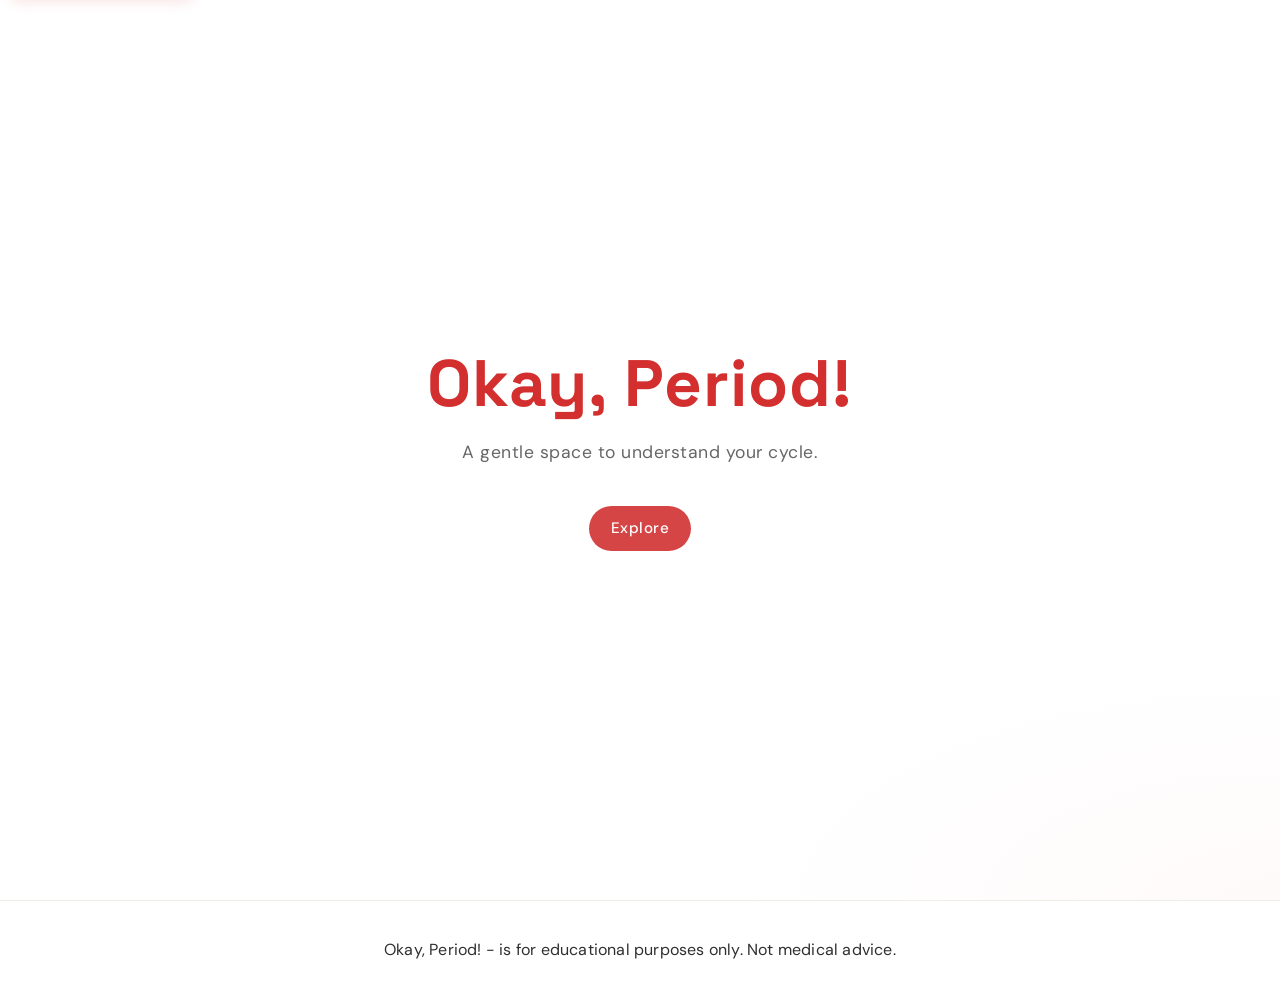
==== index.html @ 17bbc1fd "Initial commit" ====
<!DOCTYPE html>
<html lang="en">
<head>
  <meta charset="UTF-8">
  <meta name="viewport" content="width=device-width, initial-scale=1.0">
  <title>Okay Period — Home</title>
  <link rel="preconnect" href="https://fonts.googleapis.com">
  <link rel="preconnect" href="https://fonts.gstatic.com" crossorigin>
  <link href="https://fonts.googleapis.com/css2?family=Space+Grotesk:wght@400;500;600;700&family=DM+Sans:wght@400;500;600&display=swap" rel="stylesheet">
  <link rel="stylesheet" href="style.css">
</head>
<body class="home">
  <a class="skip-link" href="#main-content">Skip to main content</a>
  <main id="main-content" tabindex="-1">
  <section class="hero hero-intro" aria-label="Introduction">
    <div class="hero-intro__inner hero-content">
      <h1 class="hero-intro__title"><a href="index.html" class="hero-intro__title-link">Okay, Period!</a></h1>
      <p class="hero-intro__tagline">A gentle space to understand your cycle.</p>
      <a href="whatisaperiod.html" class="hero-intro__cta explore-btn">Explore</a>
    </div>
  </section>
  </main>
  <footer class="site-footer site-footer--home" role="contentinfo">
    <p>Okay, Period! - is for educational purposes only. Not medical advice.</p>
  </footer>
</body>
</html>
---- style.css ----
/* Okay Period — shared layout and navigation */

:root {
  /* Pure white ground + true red accents (Okay, Period!) */
  --warm-white: #ffffff;
  --pale-pink: #fbe4e4;
  --off-white: #ffffff;
  --beige: #ffffff;
  --blush: var(--pale-pink);
  --taupe: color-mix(in srgb, #eae6e1 55%, var(--warm-white));
  --gray-light: color-mix(in srgb, var(--pale-pink) 35%, var(--warm-white));
  --burgundy: #d32f2f;
  --text-body: #2f2f2f;
  --text-muted-mix: #6b6b6b;

  /* Legacy token names — mapped for existing color-mix() usage */
  --main-pink: var(--burgundy);
  --hot-coral: #b71c1c;
  --peachy-orange: var(--taupe);
  --butter-pop: var(--beige);
  --cream-bg: var(--warm-white);
  --deep-berry: var(--burgundy);
  --text-color: var(--text-body);

  --bubblegum-pink: var(--burgundy);
  --coral-pink: var(--hot-coral);
  --soft-peach: var(--taupe);
  --butter-yellow: var(--beige);
  --warm-cream: var(--warm-white);
  --text-brown: var(--text-body);
  --lavender: color-mix(in srgb, var(--burgundy) 12%, var(--warm-white));

  --touch-pink: color-mix(in srgb, var(--pale-pink) 45%, var(--warm-white));
  --touch-peach: color-mix(in srgb, var(--warm-white) 50%, var(--off-white));
  --cream: var(--warm-white);
  --lavender-mist: color-mix(in srgb, var(--burgundy) 8%, var(--warm-white));

  --text: var(--text-body);
  --text-muted: color-mix(in srgb, var(--text-body) 28%, var(--text-muted-mix));
  --muted: var(--text-muted);
  --heading: var(--burgundy);

  --bg: var(--warm-white);
  --surface: var(--off-white);
  --surface-warm: color-mix(in srgb, var(--surface) 82%, var(--warm-white));
  --surface-cool: color-mix(in srgb, var(--surface) 75%, var(--pale-pink));

  --accent: var(--burgundy);
  --accent-secondary: #b71c1c;
  --accent-deep: #b71c1c;
  --accent-soft: color-mix(in srgb, var(--pale-pink) 55%, var(--warm-white));
  --border: #eae6e1;
  --border-soft: color-mix(in srgb, #eae6e1 72%, var(--warm-white));
  --link: var(--burgundy);
  --link-hover: #b71c1c;
  --nav-link: color-mix(in srgb, var(--burgundy) 52%, var(--text-body));
  --nav-link-hover: var(--burgundy);
  --highlight-bg: color-mix(in srgb, var(--pale-pink) 62%, var(--warm-white));
  --highlight-cool: color-mix(in srgb, var(--pale-pink) 48%, var(--warm-white));
  --text-on-accent: #ffffff;

  --btn-primary-border: var(--accent-secondary);
  --btn-primary-hover-bg: #b71c1c;
  --btn-primary-hover-border: #b71c1c;

  --btn-radius: 12px;
  --btn-shadow: 0 2px 14px color-mix(in srgb, var(--burgundy) 14%, transparent);
  --btn-shadow-hover: 0 8px 24px color-mix(in srgb, var(--burgundy) 22%, transparent);

  --font-heading: "Space Grotesk", system-ui, sans-serif;
  --font-body: "DM Sans", system-ui, sans-serif;
}

@media (prefers-reduced-motion: no-preference) {
  html {
    scroll-behavior: smooth;
  }
}

/* Space Grotesk: headings; DM Sans: body */
/* Nav / header brand link only — not the homepage hero title */
.site-logo {
  font-family: var(--font-heading);
  font-size: 1.1rem;
  font-weight: 700;
  color: #d64545;
  text-decoration: none;
  letter-spacing: 0.2px;
  display: inline-flex;
  align-items: center;
  white-space: nowrap;
  line-height: 1;
}

.site-logo:hover {
  opacity: 0.9;
}

.site-logo:focus-visible {
  outline: 2px solid var(--accent);
  outline-offset: 3px;
  border-radius: 4px;
}

/* Headings use Space Grotesk everywhere */
h1,
h2,
h3,
h4,
h5,
h6 {
  font-family: var(--font-heading);
  letter-spacing: -0.5px;
}

*,
*::before,
*::after {
  box-sizing: border-box;
}

body {
  margin: 0;
  min-height: 100vh;
  font-family: var(--font-body);
  font-size: 1.0625rem;
  line-height: 1.6;
  letter-spacing: 0.2px;
  color: var(--text);
  background: var(--bg);
}

/* Modern hierarchy defaults (page-specific styles can still override) */
h1 {
  font-size: 3rem;
  font-weight: 700;
}

h2 {
  font-size: 2rem;
  font-weight: 600;
}

h3 {
  font-size: 1.25rem;
  font-weight: 600;
}

p {
  font-size: 1rem;
  color: var(--text);
  margin-bottom: 1em;
}

h1,
h2 {
  margin-bottom: 0.5em;
}

/* Buttons — rounded, soft hover */
button,
input[type="submit"],
input[type="button"],
input[type="reset"] {
  appearance: none;
  font-family: inherit;
  font-size: 0.95rem;
  line-height: 1.4;
  cursor: pointer;
  border-radius: var(--btn-radius);
  padding: 0.7rem 1.45rem;
  border: 1px solid var(--border);
  background: var(--surface);
  color: var(--burgundy);
  box-shadow: var(--btn-shadow);
  transition:
    background 0.25s ease,
    color 0.25s ease,
    box-shadow 0.25s ease,
    transform 0.25s ease,
    border-color 0.25s ease;
}

button:hover,
input[type="submit"]:hover,
input[type="button"]:hover,
input[type="reset"]:hover {
  background: var(--highlight-bg);
  color: var(--link-hover);
  border-color: color-mix(in srgb, var(--taupe) 40%, var(--burgundy));
  box-shadow: var(--btn-shadow-hover);
  transform: translateY(-1px);
}

button:focus-visible,
input[type="submit"]:focus-visible,
input[type="button"]:focus-visible,
input[type="reset"]:focus-visible {
  outline: 2px solid var(--accent);
  outline-offset: 3px;
}

button:active,
input[type="submit"]:active,
input[type="button"]:active,
input[type="reset"]:active {
  transform: translateY(0);
  box-shadow: var(--btn-shadow);
}

button:disabled,
input[type="submit"]:disabled,
input[type="button"]:disabled,
input[type="reset"]:disabled {
  cursor: not-allowed;
  opacity: 0.55;
  transform: none;
  box-shadow: none;
}

@media (prefers-reduced-motion: reduce) {
  button:hover,
  input[type="submit"]:hover,
  input[type="button"]:hover,
  input[type="reset"]:hover,
  button:active,
  input[type="submit"]:active,
  input[type="button"]:active,
  input[type="reset"]:active {
    transform: none;
  }
}

.page-wrap {
  max-width: 52rem;
  margin: 0 auto;
  padding: 2.25rem 1.75rem 4rem;
}

/* Inner pages: nav sits closer to real content (no tagline strip under nav) */
body:not(.home) .page-wrap {
  padding-top: clamp(22px, 3.5vw, 34px);
  padding-bottom: 3.25rem;
}

/* Home — full-screen intro hero (landing) */
body.home {
  background: var(--bg);
  min-height: 100vh;
  min-height: 100dvh;
  display: flex;
  flex-direction: column;
}

/* Landing page only — full-viewport centered hero (no nav on index) */
body.home .hero.hero-intro {
  flex: 1;
  min-height: 100vh;
  min-height: 100dvh;
  display: flex;
  flex-direction: column;
  align-items: center;
  justify-content: center;
  text-align: center;
  padding: 20px;
  margin: 0;
  background:
    radial-gradient(
      ellipse 130% 85% at 50% -5%,
      color-mix(in srgb, var(--beige) 85%, transparent) 0%,
      transparent 52%
    ),
    radial-gradient(
      ellipse 90% 55% at 100% 100%,
      color-mix(in srgb, var(--gray-light) 55%, transparent) 0%,
      transparent 48%
    ),
    linear-gradient(180deg, var(--warm-white) 0%, var(--beige) 100%);
}

body.home .hero h1 {
  margin-top: 0;
  margin-bottom: 20px;
  line-height: 1.05;
}

body.home .hero p {
  margin-top: 0;
  margin-bottom: 30px;
}

body.home .explore-btn {
  margin-top: 10px;
}

body.home .hero-intro__inner {
  gap: 0;
}

.hero-intro__inner {
  max-width: 28rem;
  margin: 0 auto;
  display: flex;
  flex-direction: column;
  align-items: center;
  gap: 1.25rem;
}

.hero-content {
  max-width: 600px;
  margin: 0 auto;
}

.hero-intro__title {
  margin: 0;
  font-family: var(--font-heading);
  font-size: clamp(2.85rem, 8.5vw, 4.1rem);
  font-weight: 800;
  color: var(--heading);
  line-height: 1.08;
  letter-spacing: 0.015em;
}

.hero-intro__title-link {
  color: inherit;
  text-decoration: none;
}

.hero-intro__title-link:hover,
.hero-intro__title-link:focus-visible {
  color: var(--link-hover);
  text-decoration: underline;
  text-underline-offset: 0.12em;
}

.hero-intro__title-link:focus-visible {
  outline: 2px solid var(--accent);
  outline-offset: 4px;
  border-radius: 4px;
}

.hero p {
  font-size: 1.1rem;
  color: rgba(0, 0, 0, 0.6); /* softer opacity */
  font-weight: 400; /* lighter weight */
  letter-spacing: 0.5px;
}

.hero button,
.hero .hero-intro__cta,
.hero .explore-btn {
  display: inline-flex;
  align-items: center;
  justify-content: center;
  margin-top: 0;
  background-color: #d64545; /* slightly softer red */
  color: white;
  border: none;
  padding: 10px 22px;
  border-radius: 999px; /* pill shape */
  font-family: var(--font-body);
  font-size: 0.95rem;
  font-weight: 500; /* not too bold */
  letter-spacing: 0.5px;
  cursor: pointer;
  transition: all 0.2s ease;
  text-decoration: none;
  box-shadow: none;
}

.hero button:hover,
.hero .hero-intro__cta:hover,
.hero .explore-btn:hover {
  background-color: #b93838; /* slightly deeper on hover */
  transform: translateY(-1px);
  color: white;
}

.hero button:focus-visible,
.hero .hero-intro__cta:focus-visible,
.hero .explore-btn:focus-visible {
  outline: 2px solid var(--heading);
  outline-offset: 4px;
  color: white;
}

.hero button:active,
.hero .hero-intro__cta:active,
.hero .explore-btn:active {
  transform: translateY(0);
}

@media (prefers-reduced-motion: reduce) {
  .hero button:hover,
  .hero button:active,
  .hero .hero-intro__cta:hover,
  .hero .hero-intro__cta:active,
  .hero .explore-btn:hover,
  .hero .explore-btn:active {
    transform: none;
  }
}

/* Legacy: site-header / site-tagline no longer used on inner pages */
.site-tagline {
  margin: 0.35rem 0 0;
  font-family: var(--font-body);
  font-size: 0.95rem;
  color: var(--muted);
}

/* Skip link */
.skip-link {
  position: absolute;
  top: 0;
  left: 0;
  z-index: 300;
  padding: 0.65rem 1.1rem;
  margin: 0.5rem;
  font-family: var(--font-body);
  font-size: 0.9rem;
  font-weight: 600;
  color: var(--text-on-accent);
  background: var(--burgundy);
  border-radius: var(--btn-radius);
  text-decoration: none;
  box-shadow: var(--btn-shadow);
  transform: translateY(-120%);
  transition: transform 0.2s ease;
}

.skip-link:focus {
  transform: translateY(0);
  outline: 2px solid var(--accent);
  outline-offset: 3px;
}

/* Sticky top navigation */
.site-nav {
  position: sticky;
  top: 0;
  z-index: 200;
  background: color-mix(in srgb, var(--warm-white) 92%, transparent);
  backdrop-filter: blur(16px);
  -webkit-backdrop-filter: blur(16px);
  border-bottom: 1px solid var(--border-soft);
  box-shadow: 0 1px 0 color-mix(in srgb, var(--gray-light) 40%, transparent);
}

.site-nav__inner {
  max-width: 52rem;
  margin: 0 auto;
  padding: 0.65rem 1.35rem;
  display: flex;
  flex-wrap: wrap;
  align-items: center;
  justify-content: flex-start;
  gap: 0.5rem 0.75rem;
}

.site-nav__inner > .site-logo {
  flex-shrink: 0;
  margin-right: 0.35rem;
}

.site-nav__list {
  list-style: none;
  margin: 0;
  padding: 0;
  display: flex;
  flex-wrap: wrap;
  flex: 1 1 auto;
  justify-content: center;
  align-items: center;
  gap: 0.35rem 0.45rem;
  min-width: 0;
}

.site-nav__link {
  display: inline-block;
  padding: 0.52rem 1rem;
  border-radius: 999px;
  text-decoration: none;
  font-size: 0.9rem;
  font-weight: 600;
  color: var(--nav-link);
  background: transparent;
  border: 1px solid transparent;
  transition:
    background 0.22s ease,
    color 0.22s ease,
    transform 0.22s ease,
    box-shadow 0.22s ease,
    border-color 0.22s ease;
}

.site-nav__link:hover {
  background: var(--beige);
  color: var(--nav-link-hover);
  border-color: color-mix(in srgb, var(--taupe) 35%, transparent);
  box-shadow: none;
  transform: translateY(-1px);
}

.site-nav__link:focus-visible {
  outline: 2px solid var(--accent);
  outline-offset: 3px;
  color: var(--nav-link-hover);
}

.site-nav__link[aria-current="page"] {
  background: var(--burgundy);
  color: var(--text-on-accent);
  font-weight: 700;
  border-color: var(--btn-primary-border);
  box-shadow: var(--btn-shadow);
  transform: none;
}

.site-nav__link[aria-current="page"]:hover {
  color: var(--text-on-accent);
  background: var(--btn-primary-hover-bg);
  transform: translateY(-1px);
  box-shadow: var(--btn-shadow-hover);
}

.site-nav__toggle {
  display: none;
  align-items: center;
  gap: 0.45rem;
  margin-left: auto;
  flex-shrink: 0;
  padding: 0.52rem 0.9rem;
  font-family: var(--font-body);
  font-size: 0.9rem;
  font-weight: 600;
  color: var(--nav-link);
  background: var(--surface);
  border: 1px solid var(--border);
  border-radius: var(--btn-radius);
  cursor: pointer;
  box-shadow: var(--btn-shadow);
  transition:
    background 0.2s ease,
    color 0.2s ease,
    box-shadow 0.2s ease,
    transform 0.2s ease;
}

.site-nav__toggle:hover {
  background: var(--highlight-bg);
  color: var(--nav-link-hover);
}

.site-nav__toggle:focus-visible {
  outline: 2px solid var(--accent);
  outline-offset: 3px;
}

.site-nav__toggle-icon {
  display: flex;
  flex-direction: column;
  justify-content: center;
  gap: 5px;
  width: 1.35rem;
  height: 0.95rem;
}

.site-nav__toggle-icon span {
  display: block;
  height: 2px;
  border-radius: 2px;
  background: currentColor;
  transition:
    transform 0.25s ease,
    opacity 0.2s ease;
}

.site-nav--open .site-nav__toggle-icon span:nth-child(1) {
  transform: translateY(7px) rotate(45deg);
}

.site-nav--open .site-nav__toggle-icon span:nth-child(2) {
  opacity: 0;
}

.site-nav--open .site-nav__toggle-icon span:nth-child(3) {
  transform: translateY(-7px) rotate(-45deg);
}

@media (prefers-reduced-motion: reduce) {
  .site-nav__link:hover,
  .site-nav__link[aria-current="page"]:hover {
    transform: none;
  }

  .skip-link {
    transition: none;
  }

  .site-nav__toggle-icon span {
    transition: none;
  }
}

@media (max-width: 768px) {
  .site-nav__toggle {
    display: inline-flex;
  }

  .site-nav__list {
    order: 3;
    flex: 1 0 100%;
    display: none;
    flex-direction: column;
    align-items: stretch;
    gap: 0.35rem;
    padding: 0.35rem 0 0.65rem;
    border-top: 1px solid color-mix(in srgb, var(--border) 70%, transparent);
    margin-top: 0.35rem;
  }

  .site-nav--open .site-nav__list {
    display: flex;
  }

  .site-nav__link {
    text-align: center;
    padding: 0.65rem 1rem;
  }
}

#main-content:focus {
  outline: none;
}

#main-content:focus-visible {
  outline: 2px solid var(--accent);
  outline-offset: 0.35rem;
  border-radius: 6px;
}

main {
  background: var(--surface);
  padding: 1.5rem 1.5rem 2.25rem;
  border-radius: 14px;
  border: 1px solid var(--border-soft);
  box-shadow: 0 4px 28px color-mix(in srgb, var(--taupe) 14%, transparent);
}

/* Home: main is a shell for the hero only (no “main card” panel) */
body.home main#main-content {
  flex: 1;
  display: flex;
  flex-direction: column;
  min-height: 0;
  background: transparent;
  padding: 0;
  border: none;
  box-shadow: none;
  border-radius: 0;
}

main h1 {
  margin-top: 0;
  font-size: 3rem;
  font-weight: 700;
  color: var(--heading);
  line-height: 1.1;
  letter-spacing: -0.5px;
}

main h2 {
  font-size: 2rem;
  font-weight: 600;
  margin-top: 1.75rem;
  margin-bottom: 0.6rem;
  color: var(--heading);
  letter-spacing: -0.5px;
}

main p {
  margin: 0.75rem 0;
  color: var(--text);
}

main ul {
  margin: 0.5rem 0 1rem;
  padding-left: 1.35rem;
  color: var(--text);
}

main li {
  margin: 0.35rem 0;
}

.resource-list a {
  color: var(--link);
}

.resource-list a:hover {
  color: var(--link-hover);
}

/* ---------- Real Talk page ---------- */
body.real-talk-page main#main-content {
  background: transparent;
  border: none;
  box-shadow: none;
  border-radius: 0;
  padding: clamp(1rem, 3vw, 1.75rem) clamp(1rem, 4vw, 1.5rem) 2.5rem;
}

.real-talk {
  max-width: min(800px, 100%);
  margin: 0 auto;
  padding: 40px 20px;
}

.real-talk > h1 {
  margin-top: 0;
  margin-bottom: 0.35rem;
  font-size: clamp(2rem, 5vw, 2.65rem);
  font-weight: 700;
  color: var(--heading);
  letter-spacing: -0.03em;
}

.real-talk .intro {
  margin-bottom: 40px;
  color: #666;
  font-size: 1.05rem;
  line-height: 1.65;
}

.talk-item {
  padding: 20px 0;
  border-bottom: 1px solid #f1eaea;
  transition: transform 0.15s ease;
}

.talk-item:last-child {
  border-bottom: none;
}

@media (hover: hover) and (prefers-reduced-motion: no-preference) {
  .talk-item:hover {
    transform: translateY(-2px);
  }
}

@media (prefers-reduced-motion: reduce) {
  .talk-item {
    transition: none;
  }
}

.talk-item h2 {
  margin-top: 0;
  margin-bottom: 10px;
  font-size: 1.3rem;
  font-weight: 600;
  color: #d33;
  letter-spacing: -0.02em;
}

.talk-item p {
  margin: 0;
  line-height: 1.6;
  color: #444;
}

/* ---------- Resources page — open layout (no main “card”, wider column) ---------- */
body.resources-page .page-wrap {
  width: min(1100px, calc(100% - 64px));
  max-width: none;
  margin-left: auto;
  margin-right: auto;
  padding: clamp(22px, 3.5vw, 34px) 0 64px;
}

body.resources-page main {
  background: transparent;
  padding: 0;
  border: none;
  box-shadow: none;
  border-radius: 0;
}

/* Editorial section titles — distinct from body copy */
body.resources-page main > .resources-top h1,
body.resources-page main h2 {
  letter-spacing: -0.035em;
  font-weight: 700;
}

body.resources-page main h2 {
  border-bottom: 1px solid color-mix(in srgb, var(--border) 55%, transparent);
  padding-bottom: 0.65rem;
  margin-bottom: 1.25rem;
}

body.resources-page .cycle-tracker-text h2 {
  border-bottom-color: color-mix(in srgb, var(--border) 45%, transparent);
}

/* ---------- Resources page — reassurance intro ---------- */
body.resources-page .resources-top {
  width: 100%;
  max-width: none;
  margin: 0 0 clamp(3rem, 7vw, 4rem);
}

body.resources-page .resources-reassure__title {
  color: color-mix(in srgb, var(--heading) 88%, var(--muted));
  font-weight: 700;
  letter-spacing: -0.035em;
  font-size: clamp(1.85rem, 3.2vw, 2.35rem);
  line-height: 1.18;
  margin-bottom: 1.35rem;
}

body.resources-page .resources-reassure__body {
  margin: 0;
}

body.resources-page .resources-reassure__body p {
  margin: 0 0 1.2rem;
  max-width: min(62ch, 100%);
  line-height: 1.82;
  font-weight: 400;
  text-align: left;
  color: color-mix(in srgb, var(--text) 93%, var(--muted));
}

body.resources-page .resources-reassure__body p:last-child {
  margin-bottom: 0;
}

body.resources-page .resources-watch__lead {
  margin: 0.45rem 0 0;
  max-width: min(62ch, 100%);
  font-size: 1rem;
  font-weight: 400;
  line-height: 1.68;
  color: var(--muted);
}

/* ---------- Resources page — Watch & Learn (centered cards) ---------- */
body.resources-page .watch-learn,
body.resources-page .resources-section {
  width: 100%;
  margin: 0 0 80px;
  padding: 0;
  background: transparent;
  border: none;
  box-shadow: none;
  border-radius: 0;
}

body.resources-page .cycle-tracker-section.resources-section {
  margin-bottom: 0;
}

body.resources-page .watch-learn h2,
body.resources-page .resources-section h2 {
  margin-bottom: 1.25rem;
}

body.resources-page .watch-learn p,
body.resources-page .resources-intro {
  max-width: min(62ch, 100%);
}

body.resources-page .watch-learn {
  text-align: center;
}

body.resources-page .watch-learn > p {
  color: rgba(0, 0, 0, 0.65);
  margin: 0 auto 2.25rem;
  line-height: 1.72;
}

body.resources-page .watch-learn h2 {
  margin-top: 0;
  margin-bottom: 1.25rem;
  font-family: var(--font-heading);
  font-size: clamp(1.85rem, 3vw, 2.15rem);
  font-weight: 700;
  color: color-mix(in srgb, var(--heading) 88%, var(--muted));
}

body.resources-page .watch-learn .video-grid {
  display: grid;
  width: 100%;
  max-width: min(1024px, 100%);
  margin-inline: auto;
  grid-template-columns: 1fr;
  gap: clamp(1.35rem, 3vw, 2rem);
  align-items: stretch;
}

@media (min-width: 36rem) {
  body.resources-page .watch-learn .video-grid {
    grid-template-columns: repeat(2, minmax(0, 1fr));
  }
}

@media (min-width: 62rem) {
  body.resources-page .watch-learn .video-grid {
    grid-template-columns: repeat(3, minmax(0, 1fr));
    gap: clamp(1.35rem, 2.25vw, 1.85rem);
  }
}

body.resources-page .video-card {
  background: #fff;
  border: 1px solid rgba(0, 0, 0, 0.06);
  border-radius: 18px;
  padding: clamp(1rem, 2vw, 1.25rem);
  box-shadow: 0 4px 12px rgba(0, 0, 0, 0.04);
}

body.resources-page .video-card iframe {
  width: 100%;
  height: 315px;
  border: none;
  border-radius: 12px;
}

body.resources-page .video-card p {
  margin-top: 0.85rem;
  margin-bottom: 0;
  font-size: 0.95rem;
  color: rgba(0, 0, 0, 0.68);
  text-align: left;
}

@media (max-width: 52rem) {
  body.resources-page .cycle-tracker-section {
    grid-template-columns: 1fr;
    gap: clamp(1.75rem, 4vw, 2.5rem);
  }

  body.resources-page .cycle-calendar-card {
    max-width: min(22rem, 100%);
    margin-inline: auto;
  }
}

/* ---------- Resources page — More places to learn (external links) ---------- */
body.resources-page .resources-more-learn {
  text-align: left;
}

body.resources-page .resources-more-learn h2 {
  margin-top: 0;
  font-family: var(--font-heading);
  font-size: clamp(1.75rem, 2.8vw, 2rem);
  font-weight: 700;
  color: color-mix(in srgb, var(--heading) 88%, var(--muted));
}

body.resources-page .resources-more-learn .resources-watch__lead {
  margin: 0.65rem 0 0;
}

body.resources-page .resources-more-learn__list {
  list-style: none;
  margin: 1.65rem 0 0;
  padding: 0;
  display: flex;
  flex-direction: column;
  gap: 0;
}

body.resources-page .resources-more-learn__list > li {
  padding: clamp(1.25rem, 3vw, 1.65rem) 0;
  border-bottom: 1px solid color-mix(in srgb, var(--border) 52%, transparent);
}

body.resources-page .resources-more-learn__list > li:first-child {
  padding-top: 0;
}

body.resources-page .resources-more-learn__list > li:last-child {
  padding-bottom: 0;
  border-bottom: none;
}

body.resources-page .resources-more-learn__list a {
  display: inline-block;
  font-weight: 600;
  font-size: 1.035rem;
  line-height: 1.35;
  color: var(--link);
  text-decoration: none;
}

body.resources-page .resources-more-learn__list a:hover {
  color: var(--link-hover);
  text-decoration: underline;
  text-underline-offset: 0.12em;
}

body.resources-page .resources-more-learn__note {
  display: block;
  margin-top: 0.45rem;
  max-width: min(62ch, 100%);
  font-size: 0.97rem;
  font-weight: 400;
  line-height: 1.58;
  color: var(--muted);
}

/* ---------- Resources page — Track Your Cycle (interactive calendar) ---------- */
body.resources-page .cycle-tracker-section {
  display: grid;
  grid-template-columns: minmax(0, 1.18fr) minmax(0, 0.82fr);
  gap: clamp(1.85rem, 4.5vw, 3rem);
  align-items: start;
  margin-top: 0;
}

body.resources-page .cycle-tracker-text {
  min-width: 0;
  text-align: left;
}

body.resources-page .cycle-tracker-text h2 {
  margin-top: 0;
  font-size: clamp(1.75rem, 2.8vw, 2rem);
  color: color-mix(in srgb, var(--heading) 88%, var(--muted));
}

body.resources-page .cycle-tracker-text > p:not(.cycle-note) {
  margin: 0 0 1.05rem;
  max-width: min(62ch, 100%);
  line-height: 1.85;
  font-weight: 400;
  color: color-mix(in srgb, var(--text) 93%, var(--muted));
}

body.resources-page .cycle-note {
  margin: 0.85rem 0 0;
  max-width: min(62ch, 100%);
  font-size: 0.92rem;
  line-height: 1.65;
  font-weight: 400;
  color: var(--muted);
}

body.resources-page .cycle-calendar-card {
  width: 100%;
  max-width: min(21rem, 100%);
  margin-left: auto;
  padding: clamp(1.1rem, 2.4vw, 1.45rem);
  border-radius: 16px;
  background: color-mix(in srgb, var(--surface) 94%, var(--warm-white));
  border: 1px solid color-mix(in srgb, var(--border-soft) 88%, transparent);
  box-shadow:
    0 1px 0 color-mix(in srgb, white 75%, transparent),
    0 10px 32px color-mix(in srgb, var(--text-body) 4%, transparent);
}

body.resources-page .cycle-calendar-card h3 {
  margin: 0 0 0.35rem;
  font-family: var(--font-heading);
  font-size: 1.15rem;
  font-weight: 600;
  letter-spacing: -0.02em;
  color: color-mix(in srgb, var(--heading) 90%, var(--muted));
}

body.resources-page .calendar-subtext {
  margin: 0 0 0.85rem;
  font-size: 0.9rem;
  line-height: 1.55;
  font-weight: 400;
  color: var(--muted);
}

body.resources-page .calendar-month {
  margin-bottom: 0.65rem;
  font-family: var(--font-heading);
  font-size: 0.95rem;
  font-weight: 600;
  color: color-mix(in srgb, var(--heading) 85%, var(--muted));
}

body.resources-page .calendar-weekdays {
  display: grid;
  grid-template-columns: repeat(7, 1fr);
  gap: 0.25rem;
  margin-bottom: 0.4rem;
  font-size: 0.68rem;
  font-weight: 600;
  letter-spacing: 0.04em;
  text-transform: uppercase;
  color: color-mix(in srgb, var(--muted) 92%, var(--heading));
  text-align: center;
}

body.resources-page .calendar-grid {
  display: grid;
  grid-template-columns: repeat(7, 1fr);
  gap: 0.38rem;
  margin-bottom: 0.85rem;
}

body.resources-page .calendar-spacer {
  min-height: 2.85rem;
}

body.resources-page .calendar-day {
  display: flex;
  flex-direction: column;
  align-items: center;
  justify-content: flex-start;
  min-height: 2.85rem;
  padding: 0.35rem 0.2rem 0.4rem;
  margin: 0;
  font-family: var(--font-body);
  border: 1px solid color-mix(in srgb, var(--border-soft) 80%, transparent);
  border-radius: 10px;
  background: color-mix(in srgb, var(--warm-white) 88%, var(--surface));
  color: var(--text);
  cursor: pointer;
  transition:
    transform 0.2s ease,
    box-shadow 0.2s ease,
    background-color 0.2s ease,
    border-color 0.2s ease;
}

body.resources-page .calendar-day[data-state="light"] {
  background: #fff1f3;
  border-color: color-mix(in srgb, var(--border-soft) 60%, #f0c8d0);
}

body.resources-page .calendar-day[data-state="medium"] {
  background: #ffe7ea;
  border-color: color-mix(in srgb, #e8b8c2 35%, var(--border-soft));
}

body.resources-page .calendar-day[data-state="heavy"] {
  background: #f6dfe5;
  border-color: color-mix(in srgb, #dcb0bc 40%, var(--border-soft));
}

body.resources-page .calendar-day:hover {
  transform: translateY(-2px);
  box-shadow: 0 6px 18px rgba(0, 0, 0, 0.05);
}

body.resources-page .calendar-day:focus-visible {
  outline: 2px solid var(--accent);
  outline-offset: 2px;
}

body.resources-page .day-number {
  font-size: 0.82rem;
  font-weight: 600;
  line-height: 1.2;
}

body.resources-page .day-emoji {
  display: block;
  min-height: 1.15rem;
  margin-top: 0.15rem;
  font-size: 0.95rem;
  line-height: 1;
}

body.resources-page .calendar-legend {
  display: flex;
  flex-wrap: wrap;
  gap: 0.65rem 1rem;
  margin-bottom: 0.85rem;
  font-size: 0.78rem;
  color: color-mix(in srgb, var(--text) 88%, var(--muted));
}

body.resources-page .calendar-summary {
  margin: 0 0 0.5rem;
  font-size: 0.9rem;
  line-height: 1.55;
  font-weight: 400;
  color: color-mix(in srgb, var(--text) 92%, var(--muted));
}

body.resources-page .calendar-reassurance {
  margin: 0 0 0.85rem;
  font-size: 0.86rem;
  line-height: 1.55;
  font-weight: 400;
  color: var(--muted);
}

body.resources-page .calendar-reset-btn {
  display: inline-flex;
  align-items: center;
  justify-content: center;
  padding: 0.45rem 1rem;
  font-family: var(--font-body);
  font-size: 0.8rem;
  font-weight: 600;
  letter-spacing: 0.03em;
  color: color-mix(in srgb, var(--burgundy) 75%, var(--text-body));
  background: color-mix(in srgb, var(--warm-white) 70%, var(--surface));
  border: 1px solid color-mix(in srgb, var(--border-soft) 85%, transparent);
  border-radius: 999px;
  cursor: pointer;
  box-shadow: 0 2px 10px color-mix(in srgb, var(--text-body) 4%, transparent);
  transition:
    background 0.2s ease,
    border-color 0.2s ease,
    transform 0.2s ease,
    box-shadow 0.2s ease;
}

body.resources-page .calendar-reset-btn:hover {
  background: color-mix(in srgb, var(--surface) 88%, var(--beige));
  border-color: color-mix(in srgb, var(--burgundy) 22%, var(--border-soft));
}

body.resources-page .calendar-reset-btn:focus-visible {
  outline: 2px solid var(--accent);
  outline-offset: 2px;
}

@media (prefers-reduced-motion: reduce) {
  body.resources-page .calendar-day:hover {
    transform: none;
  }
}

.site-footer {
  margin-top: 2rem;
  padding: 1.15rem 0.75rem 0.25rem;
  border-top: 1px solid var(--border-soft);
  font-size: 0.88rem;
  color: var(--muted);
  text-align: center;
  background: linear-gradient(180deg, transparent, color-mix(in srgb, var(--gray-light) 35%, transparent));
  border-radius: 12px 12px 0 0;
}

body.home .site-footer--home {
  margin-top: 0;
  padding: 1.25rem 1.5rem 1.5rem;
  border-top: 1px solid var(--border-soft);
  flex-shrink: 0;
  background: var(--warm-white);
  border-radius: 0;
}

/* ---------- What Is a Period? — visual guide ---------- */

.pg-visually-hidden {
  position: absolute;
  width: 1px;
  height: 1px;
  padding: 0;
  margin: -1px;
  overflow: hidden;
  clip: rect(0, 0, 0, 0);
  white-space: nowrap;
  border: 0;
}

/* Period page: wider frame, flowing sections (not one main “card”) */
body.period-page {
  background-color: var(--bg);
  --period-gutter: max(env(safe-area-inset-left, 0px), clamp(1.1rem, 4vw, 2.35rem));
  --period-gutter-end: max(env(safe-area-inset-right, 0px), clamp(1.1rem, 4vw, 2.35rem));
}

/* Full-viewport soft gradient + blurred glow — one continuous dreamy canvas */
.period-atmosphere {
  position: fixed;
  inset: 0;
  z-index: 0;
  pointer-events: none;
  overflow: hidden;
  background: linear-gradient(
    180deg,
    var(--warm-white) 0%,
    var(--beige) 38%,
    color-mix(in srgb, var(--beige) 70%, var(--gray-light)) 72%,
    var(--gray-light) 100%
  );
}

.period-atmosphere::before {
  content: "";
  position: absolute;
  inset: -18%;
  background:
    radial-gradient(
      ellipse 80% 55% at 8% 12%,
      color-mix(in srgb, var(--burgundy) 8%, transparent) 0%,
      transparent 55%
    ),
    radial-gradient(
      ellipse 70% 50% at 94% 8%,
      color-mix(in srgb, var(--taupe) 45%, transparent) 0%,
      transparent 52%
    ),
    radial-gradient(
      ellipse 95% 42% at 50% 100%,
      color-mix(in srgb, var(--beige) 70%, transparent) 0%,
      transparent 58%
    );
  filter: blur(56px);
  opacity: 0.88;
}

@media (prefers-reduced-motion: reduce) {
  .period-atmosphere::before {
    filter: blur(28px);
    opacity: 0.85;
  }
}

body.period-page .site-nav {
  background: color-mix(in srgb, var(--warm-white) 88%, transparent);
  backdrop-filter: blur(18px);
  -webkit-backdrop-filter: blur(18px);
  border-bottom: 1px solid var(--border-soft);
  box-shadow: 0 1px 0 color-mix(in srgb, var(--gray-light) 35%, transparent);
}

body.period-page .site-nav__inner {
  max-width: min(76rem, 100%);
  padding-block: 0.65rem;
  padding-inline-start: var(--period-gutter);
  padding-inline-end: var(--period-gutter-end);
}

body.period-page .site-footer {
  margin-top: clamp(2.5rem, 6vw, 4rem);
  padding-top: 1.5rem;
  border-top: 1px solid var(--border-soft);
  background: transparent;
  border-radius: 0;
}

body.period-page .page-wrap.page-wrap--period {
  position: relative;
  z-index: 1;
  max-width: min(76rem, 100%);
  padding-top: clamp(22px, 3.5vw, 34px);
  padding-left: var(--period-gutter);
  padding-right: var(--period-gutter-end);
  padding-bottom: 3.25rem;
}

html:has(body.period-page) {
  scroll-behavior: smooth;
}

@media (prefers-reduced-motion: reduce) {
  html:has(body.period-page) {
    scroll-behavior: auto;
  }
}

/* ---------- Tips page ---------- */
body.tips-page {
  --tips-font-body: var(--font-body);
  background-color: var(--bg);
  overflow-x: clip;
  font-family: var(--tips-font-body);
}

body.tips-page main,
body.tips-page p,
body.tips-page li {
  font-family: var(--tips-font-body);
}

body.tips-page .page-wrap.page-wrap--tips {
  width: min(1100px, calc(100% - 64px));
  max-width: none;
  margin-inline: auto;
  padding: clamp(22px, 3.5vw, 34px) 0 64px;
  position: relative;
  z-index: 1;
}

/* Full-viewport dreamy glow for the entire page (no harsh section breaks) */
.tips-atmosphere {
  position: fixed;
  inset: 0;
  z-index: 0;
  pointer-events: none;
  background: linear-gradient(
    180deg,
    var(--warm-white) 0%,
    var(--beige) 36%,
    color-mix(in srgb, var(--beige) 65%, var(--gray-light)) 70%,
    var(--gray-light) 100%
  );
}

.tips-atmosphere::before {
  content: "";
  position: absolute;
  inset: -18%;
  background:
    radial-gradient(
      ellipse 78% 52% at 10% 10%,
      color-mix(in srgb, var(--burgundy) 7%, transparent) 0%,
      transparent 54%
    ),
    radial-gradient(
      ellipse 72% 48% at 90% 14%,
      color-mix(in srgb, var(--taupe) 42%, transparent) 0%,
      transparent 52%
    ),
    radial-gradient(
      ellipse 90% 44% at 50% 100%,
      color-mix(in srgb, var(--gray-light) 55%, transparent) 0%,
      transparent 56%
    );
  filter: blur(56px);
  opacity: 0.88;
}

@media (prefers-reduced-motion: reduce) {
  .tips-atmosphere::before {
    filter: blur(28px);
    opacity: 0.86;
  }
}

/* Tips page should not feel like a big "main card" */
main.tips-guide {
  padding: 0;
  margin: 0;
  background: transparent;
  border: none;
  box-shadow: none;
  border-radius: 0;
}

.tips-container {
  width: 100%;
  max-width: min(68rem, 100%);
  margin-inline: auto;
}

.tips-container--wide {
  max-width: 100%;
}

.tips-section {
  padding-block: clamp(2.75rem, 6vw, 5.25rem);
}

/* Editorial section titles — distinct from body copy */
body.tips-page .tips-section__title {
  margin: 0;
  padding-bottom: 0.65rem;
  margin-bottom: 1.25rem;
  border-bottom: 1px solid color-mix(in srgb, var(--border) 55%, transparent);
  font-family: var(--font-heading);
  font-size: clamp(1.85rem, 3vw, 2.2rem);
  font-weight: 700;
  letter-spacing: -0.035em;
  color: var(--heading);
}

body.tips-page .tips-section__lede {
  margin: 0;
  max-width: min(62ch, 100%);
  color: var(--muted);
  font-size: 1rem;
  line-height: 1.72;
}

/* Full-bleed section bands — align gutters with centered page column */
body.tips-page .tips-section.tips-quick {
  width: 100vw;
  margin-inline: calc(50% - 50vw);
  padding-inline: max(1rem, calc((100vw - min(1100px, calc(100vw - 64px))) / 2));
  background: var(--beige);
}

body.tips-page .tips-section.tips-feature {
  width: 100vw;
  margin-inline: calc(50% - 50vw);
  padding-inline: max(1rem, calc((100vw - min(1100px, calc(100vw - 64px))) / 2));
  background: var(--gray-light);
}

body.tips-page .tips-section.tips-help {
  width: 100vw;
  margin-inline: calc(50% - 50vw);
  padding-inline: max(1rem, calc((100vw - min(1100px, calc(100vw - 64px))) / 2));
  background: var(--gray-light);
}

/* Hero */
.tips-hero {
  padding-block: clamp(0.65rem, 2vw, 1.35rem) clamp(2rem, 4vw, 3rem);
}

.tips-hero__inner {
  display: grid;
  grid-template-columns: 1.25fr 0.75fr;
  gap: clamp(1.25rem, 3.5vw, 2.25rem);
  align-items: start;
}

.tips-hero-side {
  display: flex;
  flex-direction: column;
  gap: 1.25rem;
  align-items: center;
}

body.tips-page .tips-hero__title {
  margin: 0;
  font-family: var(--font-heading);
  font-size: clamp(2.35rem, 5.4vw, 3.25rem);
  font-weight: 700;
  line-height: 1.08;
  letter-spacing: -0.035em;
  color: var(--heading);
}

body.tips-page .tips-hero__subtitle {
  margin: 0.85rem 0 0;
  font-size: clamp(1.05rem, 2.2vw, 1.2rem);
  line-height: 1.62;
  color: var(--muted);
  max-width: min(62ch, 100%);
}

body.tips-page .tips-hero__intro {
  margin: 1.05rem 0 0;
  max-width: min(62ch, 100%);
  color: var(--text);
  line-height: 1.78;
}

.tips-hero__actions {
  display: flex;
  flex-wrap: wrap;
  gap: 0.75rem;
  margin-top: 1.25rem;
}

.tips-btn {
  display: inline-flex;
  align-items: center;
  justify-content: center;
  padding: 0.78rem 1.35rem;
  border-radius: 999px;
  font-family: var(--tips-font-body);
  font-weight: 800;
  font-size: 0.98rem;
  text-decoration: none;
  transition: transform 0.22s ease, box-shadow 0.22s ease, filter 0.22s ease, background 0.22s ease,
    color 0.22s ease, border-color 0.22s ease;
}

.tips-btn:focus-visible {
  outline: 2px solid var(--accent);
  outline-offset: 3px;
}

.tips-btn--primary {
  color: var(--text-on-accent);
  background: var(--burgundy);
  border: 1px solid var(--btn-primary-border);
  box-shadow: var(--btn-shadow);
}

.tips-btn--primary:hover {
  transform: translateY(-2px);
  background: var(--btn-primary-hover-bg);
  box-shadow: var(--btn-shadow-hover);
}

.tips-btn--ghost {
  color: var(--burgundy);
  background: color-mix(in srgb, var(--surface) 85%, transparent);
  border: 1px solid var(--border);
  backdrop-filter: blur(10px);
  -webkit-backdrop-filter: blur(10px);
  box-shadow: none;
}

.tips-btn--ghost:hover {
  transform: translateY(-2px);
  background: var(--beige);
  border-color: color-mix(in srgb, var(--taupe) 40%, var(--burgundy));
  color: var(--link-hover);
}

.tips-hero__badge {
  border-radius: 26px;
  padding: 1.15rem 1.15rem 1.25rem;
  background: color-mix(in srgb, var(--surface) 88%, transparent);
  border: 1px solid var(--border-soft);
  backdrop-filter: blur(14px);
  -webkit-backdrop-filter: blur(14px);
  box-shadow: 0 8px 32px color-mix(in srgb, var(--taupe) 12%, transparent);
}

.tips-hero__badge-kicker {
  margin: 0;
  text-transform: uppercase;
  letter-spacing: 0.12em;
  font-size: 0.75rem;
  font-weight: 800;
  color: var(--muted);
}

.tips-hero__badge-main {
  margin: 0.45rem 0 0;
  font-family: var(--font-heading);
  font-size: 1.55rem;
  font-weight: 800;
  color: var(--heading);
  line-height: 1.1;
}

.tips-hero__badge-sub {
  margin: 0.55rem 0 0;
  color: var(--muted);
  line-height: 1.6;
}

.tips-queen-card {
  width: 100%;
  max-width: 280px;
  padding: 1rem;
  border-radius: 24px;
  background: color-mix(in srgb, var(--surface) 92%, transparent);
  backdrop-filter: blur(12px);
  -webkit-backdrop-filter: blur(12px);
  box-shadow: 0 10px 36px color-mix(in srgb, var(--taupe) 14%, transparent);
  display: flex;
  justify-content: center;
  align-items: center;
  border: 1px solid var(--border-soft);
}

.tips-queen-image {
  display: block;
  width: 100%;
  max-width: 220px;
  height: auto;
  border-radius: 18px;
  object-fit: contain;
}

/* Grid — balanced, breathing layout */
body.tips-page .tips-grid {
  list-style: none;
  width: 100%;
  max-width: min(1024px, 100%);
  margin: 2rem auto 0;
  padding: 0;
  display: grid;
  grid-template-columns: 1fr;
  gap: clamp(1.25rem, 3vw, 2rem);
  align-items: stretch;
}

.tips-card {
  border-radius: 22px;
  padding: 1.25rem 1.15rem 1.35rem;
  background: color-mix(in srgb, var(--surface) 90%, transparent);
  border: 1px solid var(--border-soft);
  box-shadow: 0 6px 28px color-mix(in srgb, var(--taupe) 10%, transparent);
  backdrop-filter: blur(10px);
  -webkit-backdrop-filter: blur(10px);
  transition: transform 0.22s ease, box-shadow 0.22s ease, border-color 0.22s ease;
}

.tips-card:hover {
  transform: translateY(-3px);
  box-shadow: 0 12px 40px color-mix(in srgb, var(--taupe) 16%, transparent);
  border-color: color-mix(in srgb, var(--taupe) 30%, var(--burgundy));
}

.tips-card__icon {
  display: inline-flex;
  width: 3rem;
  height: 3rem;
  border-radius: 999px;
  align-items: center;
  justify-content: center;
  font-size: 1.35rem;
  background: var(--beige);
  box-shadow: none;
  margin-bottom: 0.85rem;
}

.tips-card__title {
  margin: 0 0 0.45rem;
  font-family: var(--font-heading);
  font-size: 1.12rem;
  font-weight: 800;
  color: var(--heading);
}

.tips-card__text {
  margin: 0;
  color: var(--muted);
  font-size: 0.95rem;
  line-height: 1.68;
}

/* Feature columns */
body.tips-page .tips-columns {
  margin-top: 2rem;
  display: grid;
  grid-template-columns: repeat(2, minmax(0, 1fr));
  gap: clamp(1.35rem, 3vw, 2rem);
}

.tips-pill {
  border-radius: 24px;
  padding: 1.3rem 1.2rem 1.25rem;
  background: color-mix(in srgb, var(--surface) 88%, transparent);
  border: 1px solid var(--border-soft);
  backdrop-filter: blur(12px);
  -webkit-backdrop-filter: blur(12px);
  box-shadow: 0 6px 30px color-mix(in srgb, var(--taupe) 10%, transparent);
}

.tips-pill__title {
  margin: 0 0 0.75rem;
  font-family: var(--font-heading);
  font-size: 1.18rem;
  font-weight: 800;
  color: var(--heading);
}

.tips-pill__list {
  margin: 0;
  padding-left: 1.25rem;
  line-height: 1.72;
  color: var(--text);
}

body.tips-page .tips-pill__list li {
  margin: 0;
  padding: 0.45rem 0;
}

body.tips-page .tips-pill__list li + li {
  border-top: 1px solid color-mix(in srgb, var(--border) 48%, transparent);
}

/* When to ask for help */
.tips-alert {
  margin-top: 1.65rem;
  border-radius: 26px;
  padding: 1.4rem 1.35rem;
  background: color-mix(in srgb, var(--beige) 55%, var(--surface));
  border: 1px solid color-mix(in srgb, var(--burgundy) 22%, var(--border));
  backdrop-filter: blur(12px);
  -webkit-backdrop-filter: blur(12px);
  box-shadow: 0 6px 28px color-mix(in srgb, var(--taupe) 12%, transparent);
}

body.tips-page .tips-alert__list {
  margin: 0;
  padding-left: 1.25rem;
  color: var(--text);
  line-height: 1.72;
}

body.tips-page .tips-alert__list li {
  margin: 0;
  padding: clamp(0.65rem, 2vw, 0.85rem) 0;
}

body.tips-page .tips-alert__list li + li {
  border-top: 1px solid color-mix(in srgb, var(--border) 55%, transparent);
}

body.tips-page .tips-alert__note {
  margin: 1.35rem 0 0;
  max-width: min(62ch, 100%);
  color: var(--muted);
  line-height: 1.68;
}

/* Subtle load-in motion (tasteful) */
@media (prefers-reduced-motion: no-preference) {
  .tips-hero__text,
  .tips-hero__badge,
  .tips-section {
    animation: tips-fade-up 520ms ease both;
  }

  .tips-section {
    animation-delay: 90ms;
  }

  @keyframes tips-fade-up {
    from {
      opacity: 0;
      transform: translateY(10px);
    }
    to {
      opacity: 1;
      transform: translateY(0);
    }
  }
}

@media (max-width: 980px) {
  .tips-hero__inner {
    grid-template-columns: 1fr;
  }

  .tips-hero-side {
    justify-self: center;
  }
}

@media (min-width: 36rem) {
  body.tips-page .tips-grid {
    grid-template-columns: repeat(2, minmax(0, 1fr));
  }
}

@media (min-width: 62rem) {
  body.tips-page .tips-grid {
    grid-template-columns: repeat(4, minmax(0, 1fr));
    gap: clamp(1.35rem, 2.25vw, 1.85rem);
  }
}

@media (max-width: 900px) {
  .tips-columns {
    grid-template-columns: 1fr;
  }
}

main.period-guide {
  --pg-wide: min(70rem, 100%);
  --pg-prose: 42rem;
  --pg-explain: min(48rem, 100%);
  padding: 0;
  margin: 0;
  background: transparent;
  border: none;
  box-shadow: none;
  border-radius: 0;
}

.period-guide .pg-container {
  width: 100%;
  max-width: var(--pg-wide);
  margin-inline: auto;
}

.period-guide .pg-container--prose {
  max-width: var(--pg-prose);
}

.period-guide .pg-container--wide {
  max-width: var(--pg-wide);
}

.period-guide .pg-container--explain {
  max-width: var(--pg-explain);
}

.period-guide .pg-section {
  margin-top: 0;
  padding-block: clamp(2.75rem, 6vw, 5.25rem);
}

.period-guide .pg-hero {
  text-align: center;
  padding-block: clamp(1.25rem, 3vw, 2.25rem) clamp(1.75rem, 4vw, 2.75rem);
  margin-bottom: 0;
  background: none;
  border-radius: 0;
}

.period-guide .pg-hero__inner {
  display: flex;
  flex-direction: column;
  align-items: center;
  gap: clamp(1.25rem, 3vw, 2rem);
}

.period-guide .pg-hero__title {
  margin: 0;
  font-family: var(--font-heading);
  font-size: clamp(2.35rem, 5.8vw, 3.35rem);
  font-weight: 800;
  color: var(--heading);
  line-height: 1.1;
  letter-spacing: 0.02em;
}

.period-guide .pg-hero__text {
  max-width: 36rem;
  margin-inline: auto;
}

.period-guide .pg-hero__lede {
  margin: 0.75rem 0 0;
  font-size: clamp(1.05rem, 2.2vw, 1.2rem);
  color: var(--muted);
  line-height: 1.58;
  max-width: 32rem;
  margin-inline: auto;
}

/* Featured poster — “Period days are ok” art */
.period-guide .pg-hero__poster {
  margin: 0;
  max-width: min(30rem, 92vw);
  padding: 0;
}

.period-guide .pg-hero__poster-frame {
  padding: clamp(0.65rem, 1.5vw, 0.95rem);
  border-radius: clamp(22px, 3vw, 28px);
  background: color-mix(in srgb, var(--surface) 92%, transparent);
  backdrop-filter: blur(12px);
  -webkit-backdrop-filter: blur(12px);
  border: 1px solid var(--border-soft);
  box-shadow: 0 10px 40px color-mix(in srgb, var(--taupe) 12%, transparent);
}

.period-guide .pg-hero__poster-img {
  display: block;
  width: 100%;
  height: auto;
  border-radius: clamp(16px, 2.5vw, 22px);
  box-shadow: inset 0 0 0 1px color-mix(in srgb, var(--border) 35%, transparent);
}

.period-guide .pg-hero__credit {
  margin: 0.85rem 0 0;
  padding: 0 0.25rem;
  font-size: 0.82rem;
  color: var(--muted);
  font-family: var(--font-body);
  line-height: 1.4;
}

.period-guide .pg-hero__credit a {
  color: var(--link);
  text-decoration: none;
  font-weight: 600;
}

.period-guide .pg-hero__credit a:hover {
  color: var(--link-hover);
  text-decoration: underline;
  text-underline-offset: 0.15em;
}

.period-guide .pg-hero__credit a:focus-visible {
  outline: 2px solid var(--accent);
  outline-offset: 3px;
  border-radius: 4px;
}

body.period-page .period-guide .pg-intro {
  padding-block: clamp(1.5rem, 3.5vw, 2.75rem);
  margin-left: calc(-1 * var(--period-gutter));
  margin-right: calc(-1 * var(--period-gutter-end));
  padding-left: var(--period-gutter);
  padding-right: var(--period-gutter-end);
  background: var(--beige);
}

.period-guide .pg-intro__text {
  margin: 0;
  font-size: clamp(1.02rem, 2vw, 1.1rem);
  line-height: 1.78;
  color: var(--text);
  text-align: left;
}

body.period-page .period-guide .pg-explain,
body.period-page .period-guide .pg-notice {
  margin-left: calc(-1 * var(--period-gutter));
  margin-right: calc(-1 * var(--period-gutter-end));
  padding-left: var(--period-gutter);
  padding-right: var(--period-gutter-end);
}

/* Flat prose blocks — no card panels or grids (replaces old cards + timeline UI) */
.period-guide .pg-explain,
.period-guide .pg-notice {
  text-align: center;
  padding-block: clamp(1.65rem, 3.8vw, 2.85rem);
  border: none;
  box-shadow: none;
  border-radius: 0;
  backdrop-filter: none;
  -webkit-backdrop-filter: none;
}

.period-guide .pg-explain {
  background: var(--gray-light);
}

.period-guide .pg-notice {
  background: var(--beige);
}

.period-guide .pg-explain__title,
.period-guide .pg-notice__title {
  margin: 0 0 clamp(1rem, 2.2vw, 1.45rem);
  font-family: var(--font-heading);
  font-size: clamp(1.45rem, 3.2vw, 1.85rem);
  font-weight: 600;
  letter-spacing: -0.02em;
  line-height: 1.22;
  color: var(--heading);
}

.period-guide .pg-explain__body {
  max-width: 38rem;
  margin-inline: auto;
}

.period-guide .pg-explain__p {
  margin: 0;
  font-size: clamp(1.02rem, 1.9vw, 1.12rem);
  line-height: 1.82;
  color: var(--text);
  letter-spacing: 0.01em;
  text-wrap: pretty;
}

.period-guide .pg-explain__p + .pg-explain__p {
  margin-top: 1.1rem;
}

.period-guide .pg-notice__body {
  max-width: 38rem;
  margin-inline: auto;
  text-align: left;
}

.period-guide .pg-notice__intro {
  margin: 0;
  font-size: clamp(1.02rem, 1.9vw, 1.1rem);
  line-height: 1.78;
  color: var(--text);
  letter-spacing: 0.01em;
  text-wrap: pretty;
}

.period-guide .pg-notice__list {
  list-style: none;
  margin: 1.05rem 0 0;
  padding: 0;
  text-align: left;
}

.period-guide .pg-notice__list li {
  position: relative;
  margin: 0;
  padding: 0.32rem 0 0.32rem 1.6rem;
  font-size: clamp(1rem, 1.85vw, 1.08rem);
  line-height: 1.62;
  color: color-mix(in srgb, var(--text) 92%, var(--muted));
  letter-spacing: 0.01em;
}

.period-guide .pg-notice__list li::before {
  content: "";
  position: absolute;
  left: 0.2rem;
  top: 0.78rem;
  width: 0.38rem;
  height: 0.38rem;
  border-radius: 50%;
  background: var(--burgundy);
  box-shadow: 0 0 0 3px color-mix(in srgb, var(--burgundy) 12%, transparent);
}

.period-guide .pg-notice__closing {
  margin: 1.2rem 0 0;
  font-size: clamp(1.02rem, 1.9vw, 1.1rem);
  line-height: 1.78;
  color: var(--text);
  letter-spacing: 0.01em;
  font-weight: 500;
  text-wrap: pretty;
}

.period-guide .pg-cta {
  text-align: center;
  padding-block: clamp(2.5rem, 5.5vw, 4.25rem);
  padding-inline: 0;
  margin-top: 0;
  border-radius: clamp(28px, 4vw, 40px);
  background: color-mix(in srgb, var(--beige) 40%, var(--surface));
  backdrop-filter: blur(12px);
  -webkit-backdrop-filter: blur(12px);
  border: 1px solid var(--border-soft);
  box-shadow: 0 8px 36px color-mix(in srgb, var(--taupe) 10%, transparent);
}

.period-guide .pg-cta .pg-container--wide {
  padding-inline: 0;
}

.period-guide .pg-cta__title {
  margin: 0 0 0.5rem;
  font-family: var(--font-heading);
  font-size: 1.48rem;
  font-weight: 800;
  color: var(--heading);
}

.period-guide .pg-cta__text {
  margin: 0;
  font-size: 0.98rem;
  color: var(--muted);
  max-width: 32rem;
  margin-left: auto;
  margin-right: auto;
  line-height: 1.55;
}

.period-guide .pg-cta__actions {
  display: flex;
  flex-wrap: wrap;
  gap: 0.85rem;
  justify-content: center;
  margin-top: 1.35rem;
}

.period-guide .pg-btn {
  display: inline-flex;
  align-items: center;
  justify-content: center;
  padding: 0.75rem 1.65rem;
  font-family: var(--font-body);
  font-size: 0.95rem;
  font-weight: 600;
  text-decoration: none;
  border-radius: 999px;
  border: 2px solid transparent;
  transition:
    transform 0.22s ease,
    box-shadow 0.22s ease,
    filter 0.22s ease,
    background 0.22s ease,
    color 0.22s ease,
    border-color 0.22s ease;
}

.period-guide .pg-btn:focus-visible {
  outline: 2px solid var(--accent);
  outline-offset: 3px;
}

.period-guide .pg-btn--primary {
  color: var(--text-on-accent);
  background: var(--burgundy);
  border-color: var(--btn-primary-border);
  box-shadow: var(--btn-shadow);
}

.period-guide .pg-btn--primary:hover {
  transform: translateY(-2px);
  background: var(--btn-primary-hover-bg);
  box-shadow: var(--btn-shadow-hover);
}

.period-guide .pg-btn--outline {
  color: var(--burgundy);
  background: color-mix(in srgb, var(--surface) 90%, transparent);
  backdrop-filter: blur(8px);
  -webkit-backdrop-filter: blur(8px);
  border: 1px solid var(--border);
  box-shadow: none;
}

.period-guide .pg-btn--outline:hover {
  background: var(--beige);
  color: var(--link-hover);
  border-color: color-mix(in srgb, var(--taupe) 35%, var(--burgundy));
  transform: translateY(-2px);
  box-shadow: var(--btn-shadow-hover);
}

@media (prefers-reduced-motion: reduce) {
  .period-guide .pg-btn--primary:hover,
  .period-guide .pg-btn--outline:hover {
    transform: none;
  }
}

/* ---------- What Is a Period? — soft cards, callouts, scroll reveal ---------- */

.period-guide .pg-hero--soft {
  padding-block: clamp(0.35rem, 1.5vw, 0.85rem) clamp(1.25rem, 3vw, 2rem);
}

.period-guide .pg-hero__inner--split {
  display: grid;
  grid-template-columns: minmax(0, 1.05fr) minmax(0, 0.92fr);
  gap: clamp(1.35rem, 3.5vw, 2.5rem);
  align-items: start;
  text-align: left;
  max-width: min(72rem, 100%);
  margin-inline: auto;
}

.period-guide .pg-hero__inner--split .pg-hero__text {
  max-width: min(var(--pg-prose), 100%);
  margin-inline: 0;
}

.period-guide .pg-hero__inner--split .pg-hero__title {
  text-align: left;
}

.period-guide .pg-hero__intro {
  margin: 1rem 0 0;
  font-size: clamp(1.02rem, 2vw, 1.12rem);
  line-height: 1.78;
  color: var(--text);
  max-width: min(var(--pg-prose), 100%);
  text-wrap: pretty;
}

@media (max-width: 900px) {
  .period-guide .pg-hero__inner--split {
    grid-template-columns: 1fr;
    text-align: center;
  }

  .period-guide .pg-hero__inner--split .pg-hero__text {
    margin-inline: auto;
    text-align: center;
    order: 1;
  }

  .period-guide .pg-hero__inner--split .pg-hero__title {
    text-align: center;
  }

  .period-guide .pg-hero__inner--split .pg-hero__poster {
    order: 2;
    margin-inline: auto;
  }
}

/* Vertical rhythm: readable column, not edge-to-edge */
.period-guide .pg-flow {
  width: 100%;
  max-width: min(40.5rem, 100%);
  margin-inline: auto;
  display: flex;
  flex-direction: column;
  gap: clamp(1.65rem, 3.8vw, 2.65rem);
  padding-block: clamp(0.35rem, 1.5vw, 1rem) clamp(2.25rem, 5vw, 3.75rem);
}

/* Immersive story scroll (What Is a Period?) — editorial zig-zag on larger screens */
.period-guide .pg-flow--story {
  gap: 0;
  width: 100%;
  max-width: min(76rem, 100%);
  margin-inline: auto;
  padding-block: clamp(1.25rem, 3.5vw, 2.25rem) clamp(2.25rem, 5.5vw, 4rem);
}

.period-guide .pg-story-stream {
  width: 100%;
  padding-inline: 0;
  box-sizing: border-box;
}

.period-guide .pg-story {
  width: 100%;
  padding-block: clamp(3rem, 7.5vw, 5.75rem);
}

.period-guide .pg-story:first-child {
  padding-top: clamp(1.75rem, 4.5vw, 3rem);
}

/* Readable column; centered on small screens */
.period-guide .pg-story__column {
  width: 100%;
  max-width: min(var(--pg-prose), 100%);
  margin-inline: auto;
  text-align: left;
}

@media (min-width: 768px) {
  .period-guide .pg-story--left .pg-story__column {
    margin-left: 0;
    margin-right: auto;
  }

  .period-guide .pg-story--right .pg-story__column {
    margin-left: auto;
    margin-right: 0;
  }
}

.period-guide .pg-story__question {
  margin: 0;
  max-width: min(100%, 26rem);
  font-family: var(--font-heading);
  font-size: clamp(1.85rem, 4.5vw, 2.75rem);
  font-weight: 700;
  line-height: 1.08;
  letter-spacing: -0.035em;
  color: var(--heading);
  text-wrap: balance;
}

.period-guide .pg-story__answer {
  margin-top: clamp(1.35rem, 3.2vw, 2rem);
  max-width: 100%;
}

.period-guide .pg-story__answer p {
  margin: 0 0 1rem;
  font-size: clamp(0.98rem, 1.9vw, 1.06rem);
  line-height: 1.78;
  color: var(--text);
  text-wrap: pretty;
  opacity: 0;
  transform: translateY(14px);
  transition:
    opacity 0.7s cubic-bezier(0.22, 1, 0.36, 1),
    transform 0.7s cubic-bezier(0.22, 1, 0.36, 1);
}

.period-guide .pg-story__answer p:last-child {
  margin-bottom: 0;
}

.period-guide .pg-story__answer.is-revealed p {
  opacity: 1;
  transform: translateY(0);
}

.period-guide .pg-story__answer.is-revealed p:nth-child(1) {
  transition-delay: 0ms;
}

.period-guide .pg-story__answer.is-revealed p:nth-child(2) {
  transition-delay: 75ms;
}

.period-guide .pg-story__answer.is-revealed p:nth-child(3) {
  transition-delay: 150ms;
}

.period-guide .pg-story__answer.is-revealed p:nth-child(4) {
  transition-delay: 225ms;
}

.period-guide .pg-story__answer em {
  font-style: italic;
  color: color-mix(in srgb, var(--text) 85%, var(--heading));
}

@media (prefers-reduced-motion: reduce) {
  .period-guide .pg-story__answer p {
    opacity: 1;
    transform: none;
    transition: none;
  }
}

/* Soft divider between chapters */
.period-guide .pg-story__rule {
  border: none;
  height: 1px;
  margin: 0;
  max-width: 12rem;
  background: linear-gradient(
    90deg,
    color-mix(in srgb, var(--burgundy) 22%, transparent),
    transparent 100%
  );
  opacity: 0.55;
}

.period-guide .pg-story__rule--left {
  margin-left: 0;
  margin-right: auto;
}

.period-guide .pg-story__rule--right {
  margin-left: auto;
  margin-right: 0;
  background: linear-gradient(
    270deg,
    color-mix(in srgb, var(--burgundy) 22%, transparent),
    transparent 100%
  );
}

@media (max-width: 767px) {
  .period-guide .pg-story__rule--left,
  .period-guide .pg-story__rule--right {
    margin-inline: auto;
    background: linear-gradient(
      90deg,
      transparent,
      color-mix(in srgb, var(--burgundy) 22%, transparent),
      transparent
    );
    max-width: 10rem;
  }
}

/* Light reassurance — no box */
.period-guide .pg-story__whisper {
  box-sizing: border-box;
  width: 100%;
  margin-block: clamp(1.35rem, 3.2vw, 2.15rem);
  margin-inline: auto;
  padding: 0.15rem 0 0.15rem 1.1rem;
  max-width: min(var(--pg-prose), 100%);
  border-left: 3px solid color-mix(in srgb, var(--burgundy) 25%, var(--taupe));
  font-size: clamp(0.96rem, 1.85vw, 1.04rem);
  line-height: 1.65;
  font-style: italic;
  font-weight: 500;
  color: color-mix(in srgb, var(--muted) 35%, var(--heading));
  text-wrap: pretty;
  text-align: left;
}

@media (min-width: 768px) {
  .period-guide .pg-story__whisper:not(.pg-story__whisper--end) {
    margin-left: 0;
    margin-right: auto;
  }

  .period-guide .pg-story__whisper--end {
    margin-left: auto;
    margin-right: 0;
    padding-left: 0;
    padding-right: 1.1rem;
    border-left: none;
    border-right: 3px solid color-mix(in srgb, var(--burgundy) 25%, var(--taupe));
    text-align: right;
  }
}

/* ---------- Cycle timeline (“What’s a cycle like?”) ---------- */

.period-guide .pg-cycle {
  width: 100%;
  max-width: min(76rem, 100%);
  margin-inline: auto;
  padding: clamp(2.25rem, 5vw, 4rem) clamp(1rem, 4vw, 2.75rem) clamp(2rem, 4.5vw, 3.5rem);
  box-sizing: border-box;
}

/* Cycle block at end of story stream (replaces former “Is This Normal?” slot) */
.period-guide .pg-story-stream > .pg-cycle {
  max-width: 100%;
  padding-inline: 0;
  padding-bottom: clamp(1.5rem, 3vw, 2.5rem);
}

.period-guide .pg-cycle__wrap {
  max-width: min(52rem, 100%);
  margin-inline: auto;
}

.period-guide .pg-cycle__title {
  margin: 0 0 0.65rem;
  font-family: var(--font-heading);
  font-size: clamp(1.65rem, 3.8vw, 2.25rem);
  font-weight: 700;
  letter-spacing: -0.03em;
  line-height: 1.12;
  color: var(--heading);
  text-wrap: balance;
}

.period-guide .pg-cycle__intro {
  margin: 0 0 clamp(1.75rem, 3.5vw, 2.5rem);
  font-size: clamp(1rem, 1.95vw, 1.08rem);
  line-height: 1.75;
  color: var(--text);
  max-width: 40rem;
  text-wrap: pretty;
}

.period-guide .pg-cycle__timeline {
  position: relative;
  opacity: 0;
  transform: translateY(16px);
  transition:
    opacity 0.65s ease-out,
    transform 0.65s ease-out;
}

.period-guide .pg-cycle__timeline.is-visible {
  opacity: 1;
  transform: translateY(0);
}

@media (prefers-reduced-motion: reduce) {
  .period-guide .pg-cycle__timeline {
    opacity: 1;
    transform: none;
    transition: none;
  }
}

.period-guide .pg-cycle__line {
  position: absolute;
  top: 2.65rem;
  left: 10%;
  right: 10%;
  height: 3px;
  border-radius: 999px;
  background: linear-gradient(
    90deg,
    color-mix(in srgb, var(--burgundy) 35%, transparent),
    color-mix(in srgb, var(--taupe) 45%, transparent),
    color-mix(in srgb, var(--burgundy) 28%, transparent)
  );
  opacity: 0.65;
  pointer-events: none;
  z-index: 0;
}

.period-guide .pg-cycle__steps {
  list-style: none;
  margin: 0;
  padding: 0;
  display: flex;
  flex-direction: row;
  flex-wrap: nowrap;
  justify-content: space-between;
  align-items: flex-start;
  gap: clamp(0.75rem, 2vw, 1.5rem);
  position: relative;
  z-index: 1;
}

.period-guide .pg-cycle__item {
  flex: 1 1 0;
  min-width: 0;
  max-width: 15rem;
  margin-inline: auto;
  display: flex;
  flex-direction: column;
  align-items: center;
  text-align: center;
}

.period-guide .pg-cycle__step {
  display: flex;
  flex-direction: column;
  align-items: center;
  gap: 0.35rem;
  width: 100%;
  padding: 0.65rem 0.5rem 0.85rem;
  margin: 0;
  font: inherit;
  color: inherit;
  cursor: pointer;
  background: color-mix(in srgb, var(--surface) 70%, transparent);
  border: 1px solid var(--border-soft);
  border-radius: 20px;
  box-shadow: 0 4px 20px color-mix(in srgb, var(--taupe) 8%, transparent);
  transition:
    transform 0.35s ease,
    box-shadow 0.35s ease,
    border-color 0.35s ease,
    background 0.35s ease;
}

.period-guide .pg-cycle__mark {
  display: grid;
  place-items: center;
  width: 3.35rem;
  height: 3.35rem;
  border-radius: 50%;
  background: color-mix(in srgb, var(--beige) 80%, var(--surface));
  border: 2px solid color-mix(in srgb, var(--border) 55%, transparent);
  transition:
    transform 0.35s ease,
    box-shadow 0.35s ease,
    border-color 0.35s ease,
    background 0.35s ease;
}

.period-guide .pg-cycle__emoji {
  font-size: 1.35rem;
  line-height: 1;
}

.period-guide .pg-cycle__label {
  font-family: var(--font-heading);
  font-size: 1.05rem;
  font-weight: 700;
  color: var(--heading);
}

.period-guide .pg-cycle__range {
  font-size: 0.78rem;
  font-weight: 600;
  letter-spacing: 0.04em;
  text-transform: uppercase;
  color: var(--muted);
}

.period-guide .pg-cycle__range--placeholder {
  opacity: 0;
  user-select: none;
  pointer-events: none;
}

.period-guide .pg-cycle__step--period .pg-cycle__mark {
  background: color-mix(in srgb, var(--burgundy) 12%, var(--warm-white));
  border-color: color-mix(in srgb, var(--burgundy) 28%, var(--border-soft));
}

.period-guide .pg-cycle__detail {
  margin: 1rem 0 0;
  padding: 0 0.25rem;
  font-size: clamp(0.92rem, 1.75vw, 1rem);
  line-height: 1.68;
  color: var(--text);
  text-wrap: pretty;
  transition: opacity 0.35s ease, color 0.35s ease;
}

.period-guide .pg-cycle__item .pg-cycle__detail {
  opacity: 0.92;
}

.period-guide .pg-cycle__item:is(:hover, :focus-within, .is-active) .pg-cycle__detail {
  opacity: 1;
  color: color-mix(in srgb, var(--text) 92%, var(--heading));
}

@media (hover: hover) and (pointer: fine) {
  .period-guide .pg-cycle__item:hover .pg-cycle__step {
    transform: translateY(-3px) scale(1.02);
    box-shadow: 0 10px 32px color-mix(in srgb, var(--taupe) 14%, transparent);
    border-color: color-mix(in srgb, var(--taupe) 35%, var(--burgundy));
  }

  .period-guide .pg-cycle__item:hover .pg-cycle__mark {
    transform: scale(1.06);
    box-shadow: 0 0 0 4px color-mix(in srgb, var(--burgundy) 10%, transparent);
  }
}

.period-guide .pg-cycle__item.is-active .pg-cycle__step {
  transform: translateY(-2px) scale(1.02);
  box-shadow:
    0 0 0 1px color-mix(in srgb, var(--burgundy) 22%, transparent),
    0 12px 36px color-mix(in srgb, var(--burgundy) 12%, transparent);
  border-color: color-mix(in srgb, var(--burgundy) 30%, var(--border));
  background: color-mix(in srgb, var(--warm-white) 40%, var(--surface));
}

.period-guide .pg-cycle__item.is-active .pg-cycle__mark {
  transform: scale(1.05);
  box-shadow: 0 0 28px color-mix(in srgb, var(--burgundy) 14%, transparent);
}

.period-guide .pg-cycle__item.is-active .pg-cycle__step--period .pg-cycle__mark {
  background: color-mix(in srgb, var(--burgundy) 18%, var(--warm-white));
  border-color: color-mix(in srgb, var(--burgundy) 45%, transparent);
}

.period-guide .pg-cycle__step:focus-visible {
  outline: 2px solid var(--accent);
  outline-offset: 3px;
}

@media (prefers-reduced-motion: reduce) {
  .period-guide .pg-cycle__step,
  .period-guide .pg-cycle__mark {
    transition: none;
  }

  .period-guide .pg-cycle__item:hover .pg-cycle__step,
  .period-guide .pg-cycle__item.is-active .pg-cycle__step {
    transform: none;
  }

  .period-guide .pg-cycle__item:hover .pg-cycle__mark,
  .period-guide .pg-cycle__item.is-active .pg-cycle__mark {
    transform: none;
  }
}

.period-guide .pg-cycle__foot {
  margin: clamp(1.75rem, 3.5vw, 2.5rem) 0 0;
  font-size: clamp(0.98rem, 1.85vw, 1.05rem);
  line-height: 1.7;
  font-style: italic;
  color: var(--muted);
  max-width: 38rem;
  text-wrap: pretty;
}

@media (max-width: 767px) {
  .period-guide .pg-cycle__line {
    top: 0;
    bottom: 0.5rem;
    left: 1.65rem;
    right: auto;
    width: 3px;
    height: auto;
    background: linear-gradient(
      180deg,
      color-mix(in srgb, var(--burgundy) 35%, transparent),
      color-mix(in srgb, var(--taupe) 45%, transparent),
      color-mix(in srgb, var(--burgundy) 28%, transparent)
    );
  }

  .period-guide .pg-cycle__steps {
    flex-direction: column;
    align-items: stretch;
    gap: clamp(1.25rem, 3vw, 1.75rem);
    padding-left: 0.25rem;
  }

  .period-guide .pg-cycle__item {
    max-width: none;
    margin-inline: 0;
    align-items: flex-start;
    text-align: left;
    padding-left: 3.15rem;
  }

  .period-guide .pg-cycle__step {
    align-items: flex-start;
    text-align: left;
    width: 100%;
    max-width: 22rem;
  }

  .period-guide .pg-cycle__detail {
    text-align: left;
    max-width: 22rem;
    padding-left: 0;
  }
}

.period-guide > .pg-cta {
  margin-top: clamp(1.25rem, 3.5vw, 2.25rem);
}

/* ---------- “What Might I Feel?” — scroll reveal + soft list polish ---------- */

.period-guide .feelings-section {
  margin-top: clamp(1.35rem, 3.2vw, 2rem);
  max-width: 100%;
}

.period-guide .feelings-section .fade-copy {
  opacity: 0;
  transform: translateY(12px);
  transition:
    opacity 0.65s ease-out,
    transform 0.65s ease-out;
}

.period-guide .feelings-section .fade-item {
  opacity: 0;
  transform: translateY(12px);
  transition:
    opacity 0.65s ease-out,
    transform 0.45s ease-out,
    background 0.28s ease,
    box-shadow 0.28s ease;
}

.period-guide .feelings-section.is-visible .fade-copy--intro {
  opacity: 1;
  transform: translateY(0);
  transition-delay: 0s;
}

.period-guide .feelings-section.is-visible .fade-copy--list-label {
  opacity: 1;
  transform: translateY(0);
  transition-delay: 0.08s;
}

/* Stagger matches requested 0.08s steps, shifted so the list label reads first */
.period-guide .feelings-section.is-visible .fade-item:nth-child(1) {
  opacity: 1;
  transform: translateY(0);
  transition-delay: 0.16s;
}

.period-guide .feelings-section.is-visible .fade-item:nth-child(2) {
  opacity: 1;
  transform: translateY(0);
  transition-delay: 0.24s;
}

.period-guide .feelings-section.is-visible .fade-item:nth-child(3) {
  opacity: 1;
  transform: translateY(0);
  transition-delay: 0.32s;
}

.period-guide .feelings-section.is-visible .fade-item:nth-child(4) {
  opacity: 1;
  transform: translateY(0);
  transition-delay: 0.4s;
}

.period-guide .feelings-section.is-visible .fade-item:nth-child(5) {
  opacity: 1;
  transform: translateY(0);
  transition-delay: 0.48s;
}

.period-guide .feelings-section.is-visible .fade-item:nth-child(6) {
  opacity: 1;
  transform: translateY(0);
  transition-delay: 0.56s;
}

.period-guide .feelings-section.is-visible .fade-item:nth-child(7) {
  opacity: 1;
  transform: translateY(0);
  transition-delay: 0.64s;
}

.period-guide .feelings-section.is-visible .fade-copy--mid {
  opacity: 1;
  transform: translateY(0);
  transition-delay: 0.76s;
}

.period-guide .feelings-section.is-visible .fade-copy--closing {
  opacity: 1;
  transform: translateY(0);
  transition-delay: 0.92s;
}

.period-guide .feelings-section .fade-copy {
  margin: 0 0 1rem;
  font-size: clamp(0.98rem, 1.85vw, 1.06rem);
  line-height: 1.78;
  color: var(--text);
  text-wrap: pretty;
}

.period-guide .feelings-section .fade-copy--list-label {
  margin-bottom: 0.65rem;
  font-weight: 600;
  color: color-mix(in srgb, var(--text) 88%, var(--heading));
}

.period-guide .feelings-section .fade-copy--mid {
  margin-top: 1.35rem;
  margin-bottom: 0.85rem;
}

.period-guide .feelings-section .fade-copy--closing {
  margin-bottom: 0;
}

.period-guide .feelings-list {
  list-style: none;
  margin: 0;
  padding: clamp(1rem, 2.2vw, 1.25rem) clamp(1rem, 2.5vw, 1.35rem);
  max-width: min(var(--pg-prose), 100%);
  border-radius: 18px;
  background: color-mix(in srgb, var(--surface) 52%, transparent);
  border: 1px solid color-mix(in srgb, var(--border-soft) 65%, transparent);
  backdrop-filter: blur(10px);
  -webkit-backdrop-filter: blur(10px);
  box-shadow: 0 4px 24px color-mix(in srgb, var(--taupe) 8%, transparent);
  display: flex;
  flex-direction: column;
  gap: clamp(0.75rem, 2vw, 1rem);
}

.period-guide .feelings-list .fade-item {
  margin: 0;
  padding: 0.35rem 0.15rem;
  font-size: clamp(0.97rem, 1.8vw, 1.04rem);
  line-height: 1.72;
  color: var(--text);
  display: flex;
  align-items: flex-start;
  gap: 0.55rem;
  border-radius: 12px;
  transition:
    opacity 0.65s ease-out,
    transform 0.45s ease-out,
    background 0.28s ease,
    box-shadow 0.28s ease;
}

.period-guide .fade-item__emoji {
  flex-shrink: 0;
  font-size: 1.15rem;
  line-height: 1.65;
  transition: transform 0.28s ease;
}

@media (hover: hover) and (pointer: fine) {
  .period-guide .feelings-section.is-visible .feelings-list .fade-item:hover {
    transform: translateY(-3px);
    background: color-mix(in srgb, var(--warm-white) 45%, transparent);
    box-shadow: 0 6px 20px color-mix(in srgb, var(--taupe) 10%, transparent);
  }

  .period-guide .feelings-section.is-visible .feelings-list .fade-item:hover .fade-item__emoji {
    transform: scale(1.06) translateY(-1px);
  }
}

@media (prefers-reduced-motion: reduce) {
  .period-guide .feelings-section .fade-copy,
  .period-guide .feelings-section .fade-item {
    opacity: 1;
    transform: none;
    transition: none;
  }

  .period-guide .fade-item__emoji {
    transition: none;
  }

  .period-guide .feelings-section.is-visible .feelings-list .fade-item:hover {
    transform: none;
  }

  .period-guide .feelings-section.is-visible .feelings-list .fade-item:hover .fade-item__emoji {
    transform: none;
  }
}

/* --------------------------------------------------------------------------
   Products page — filterable grid, calm editorial layout
   -------------------------------------------------------------------------- */

body.products-page {
  background: var(--bg);
}

body.products-page .page-wrap.page-wrap--products {
  max-width: min(70rem, 100%);
  padding-top: clamp(22px, 3.5vw, 34px);
  padding-inline: clamp(1.1rem, 3.5vw, 2rem);
  padding-bottom: 4.5rem;
}

body.products-page main.products-main {
  background: transparent;
  border: none;
  box-shadow: none;
  padding: 0;
  border-radius: 0;
}

body.products-page .product-category {
  margin-bottom: 80px;
}

.products-intro {
  text-align: center;
  padding: 0 0 2.5rem;
  max-width: 36rem;
  margin-inline: auto;
}

body.products-page main .products-intro__title {
  margin: 0;
  font-family: var(--font-heading);
  font-size: clamp(2.15rem, 4.5vw, 2.85rem);
  font-weight: 700;
  letter-spacing: -0.02em;
  color: var(--heading);
  line-height: 1.12;
}

.products-intro__lede {
  margin: 1.1rem 0 0;
  font-size: 1.0625rem;
  line-height: 1.75;
  color: var(--muted);
}

.products-filters {
  padding: 0 0 2.25rem;
  border-bottom: 1px solid var(--border-soft);
  margin-bottom: 2.5rem;
}

.products-filters__row {
  margin-bottom: 1.65rem;
}

.products-filters__row:last-child {
  margin-bottom: 0;
}

.products-filters__row-head {
  display: flex;
  flex-wrap: wrap;
  align-items: baseline;
  justify-content: space-between;
  gap: 0.5rem 1rem;
  margin-bottom: 0.35rem;
}

.products-filters__label {
  margin: 0;
  font-size: 0.72rem;
  font-weight: 700;
  letter-spacing: 0.14em;
  text-transform: uppercase;
  color: var(--muted);
}

.products-filters__hint {
  margin: 0 0 0.65rem;
  font-size: 0.88rem;
  line-height: 1.5;
  color: var(--muted);
}

.products-filters__clear {
  margin: 0;
  padding: 0.25rem 0;
  font-family: var(--font-body);
  font-size: 0.85rem;
  font-weight: 600;
  color: var(--link);
  background: none;
  border: none;
  border-radius: 6px;
  cursor: pointer;
  text-decoration: underline;
  text-underline-offset: 0.15em;
}

.products-filters__clear:hover {
  color: var(--link-hover);
}

.products-filters__clear:focus-visible {
  outline: 2px solid var(--accent);
  outline-offset: 3px;
}

.products-filters__chips {
  display: flex;
  flex-wrap: wrap;
  gap: 0.45rem 0.5rem;
}

.products-chip {
  display: inline-flex;
  align-items: center;
  justify-content: center;
  padding: 0.48rem 1rem;
  font-family: var(--font-body);
  font-size: 0.88rem;
  font-weight: 600;
  line-height: 1.2;
  color: var(--nav-link);
  background: color-mix(in srgb, var(--surface) 88%, var(--beige));
  border: 1px solid var(--border-soft);
  border-radius: 10px;
  cursor: pointer;
  transition:
    background 0.2s ease,
    color 0.2s ease,
    border-color 0.2s ease,
    box-shadow 0.2s ease,
    transform 0.2s ease;
}

.products-chip:hover {
  border-color: color-mix(in srgb, var(--burgundy) 22%, var(--border));
  color: var(--link-hover);
  transform: translateY(-1px);
}

.products-chip:active {
  transform: translateY(0);
}

.products-chip:focus {
  outline: 2px solid var(--pale-pink);
  outline-offset: 2px;
}

.products-chip:focus-visible {
  outline: 2px solid var(--accent);
  outline-offset: 3px;
}

.products-chip[aria-pressed="true"]:not(.products-chip--tag) {
  background: var(--burgundy);
  color: var(--text-on-accent);
  border-color: var(--btn-primary-border);
  box-shadow: 0 2px 10px color-mix(in srgb, var(--burgundy) 16%, transparent);
}

.products-chip--tag[aria-pressed="true"] {
  background: color-mix(in srgb, var(--burgundy) 11%, var(--warm-white));
  color: var(--burgundy);
  border-color: color-mix(in srgb, var(--burgundy) 28%, var(--border-soft));
  box-shadow: none;
}

.products-grid {
  display: grid;
  grid-template-columns: repeat(auto-fill, minmax(min(17.5rem, 100%), 1fr));
  gap: clamp(1.25rem, 2.5vw, 1.85rem);
  list-style: none;
  margin: 0;
  padding: 0;
}

.products-empty {
  margin: 2rem 0 0;
  padding: 1.5rem 1rem;
  text-align: center;
  font-size: 1rem;
  line-height: 1.65;
  color: var(--muted);
  background: color-mix(in srgb, var(--beige) 40%, var(--warm-white));
  border: 1px solid var(--border-soft);
  border-radius: 12px;
}

.product-card {
  display: flex;
  flex-direction: column;
  height: 100%;
  background: color-mix(in srgb, var(--surface) 70%, var(--beige));
  border: 1px solid var(--border-soft);
  border-radius: 14px;
  overflow: hidden;
  box-shadow: 0 2px 14px color-mix(in srgb, var(--text-body) 5%, transparent);
  transition:
    transform 0.28s ease,
    box-shadow 0.28s ease,
    border-color 0.28s ease;
}

@media (hover: hover) and (pointer: fine) {
  .product-card:hover {
    transform: translateY(-4px);
    border-color: color-mix(in srgb, var(--burgundy) 18%, var(--border-soft));
    box-shadow:
      0 10px 28px color-mix(in srgb, var(--text-body) 7%, transparent),
      0 2px 8px color-mix(in srgb, var(--burgundy) 8%, transparent);
  }
}

@media (prefers-reduced-motion: no-preference) {
  .products-grid .product-card {
    animation: products-card-in 0.38s ease both;
  }

  @keyframes products-card-in {
    from {
      opacity: 0;
      transform: translateY(8px);
    }

    to {
      opacity: 1;
      transform: translateY(0);
    }
  }
}

@media (prefers-reduced-motion: reduce) {
  .products-grid .product-card {
    animation: none;
  }

  .product-card:hover {
    transform: none;
  }

  .product-card__btn:hover {
    transform: none;
  }
}

.product-card__media {
  aspect-ratio: 4 / 3;
  background: var(--off-white);
  border-bottom: 1px solid var(--border-soft);
  display: flex;
  align-items: center;
  justify-content: center;
}

.product-image {
  height: 200px;
  display: flex;
  align-items: center;
  justify-content: center;
  overflow: hidden;
}

.product-image img {
  width: auto;
  height: auto;
  max-height: 100%;
  max-width: 100%;
  object-fit: contain;
  transition: transform 0.2s ease;
}

@media (hover: hover) and (pointer: fine) {
  .product-card:hover .product-image img {
    transform: scale(1.03);
  }
}

.product-card__img {
  width: 100%;
  height: 100%;
  object-fit: contain;
  object-position: center;
  display: block;
}

.product-card__body {
  display: flex;
  flex-direction: column;
  flex: 1;
  padding: 1.15rem 1.2rem 1.35rem;
  gap: 0.55rem;
}

.product-card__title {
  margin: 0;
  font-family: var(--font-heading);
  font-size: 1.2rem;
  font-weight: 700;
  letter-spacing: -0.02em;
  line-height: 1.25;
  color: var(--heading);
}

.product-card__meta {
  margin: 0;
  font-size: 0.82rem;
  font-weight: 600;
  letter-spacing: 0.04em;
  text-transform: uppercase;
  color: var(--muted);
}

.product-card__desc {
  margin: 0;
  flex: 1;
  font-size: 0.98rem;
  line-height: 1.62;
  color: var(--text);
}

.product-card__tags {
  display: flex;
  flex-wrap: wrap;
  gap: 0.35rem 0.4rem;
  list-style: none;
  margin: 0.15rem 0 0;
  padding: 0;
}

.product-card__tag {
  display: inline-block;
  padding: 0.22rem 0.55rem;
  font-size: 0.72rem;
  font-weight: 600;
  letter-spacing: 0.03em;
  color: color-mix(in srgb, var(--burgundy) 72%, var(--text-body));
  background: color-mix(in srgb, var(--warm-white) 55%, var(--beige));
  border: 1px solid var(--border-soft);
  border-radius: 999px;
  line-height: 1.3;
}

.product-card__btn {
  margin-top: 0.65rem;
  align-self: flex-start;
  display: inline-flex;
  align-items: center;
  justify-content: center;
  padding: 0.62rem 1.15rem;
  font-family: var(--font-body);
  font-size: 0.9rem;
  font-weight: 600;
  letter-spacing: 0.03em;
  text-decoration: none;
  color: var(--text-on-accent);
  background: var(--burgundy);
  border: 1px solid var(--btn-primary-border);
  border-radius: 10px;
  box-shadow: 0 2px 10px color-mix(in srgb, var(--burgundy) 14%, transparent);
  transition:
    background 0.22s ease,
    border-color 0.22s ease,
    box-shadow 0.22s ease,
    transform 0.22s ease;
}

.product-card__btn:hover {
  background: var(--btn-primary-hover-bg);
  border-color: var(--btn-primary-hover-border);
  box-shadow: var(--btn-shadow-hover);
}

.product-card__btn:focus-visible {
  outline: 2px solid var(--accent);
  outline-offset: 3px;
}

@media (hover: hover) and (pointer: fine) {
  .product-card__btn:hover {
    transform: translateY(-1px);
  }
}

.products-reassure {
  margin-top: clamp(3rem, 6vw, 4.5rem);
  padding: clamp(2rem, 4vw, 2.75rem) clamp(1.25rem, 3vw, 2rem);
  text-align: center;
  max-width: 38rem;
  margin-inline: auto;
  background: color-mix(in srgb, var(--beige) 35%, var(--warm-white));
  border: 1px solid var(--border-soft);
  border-radius: 16px;
}

body.products-page main .products-reassure__title {
  margin: 0;
  margin-top: 0;
  font-family: var(--font-heading);
  font-size: clamp(1.45rem, 2.8vw, 1.85rem);
  font-weight: 700;
  letter-spacing: -0.02em;
  color: var(--heading);
  line-height: 1.2;
}

.products-reassure__text {
  margin: 0.85rem 0 0;
  font-size: 1.05rem;
  line-height: 1.72;
  color: var(--text);
}

/* =============================================================================
   Pure white backgrounds — site-wide overrides (color only)
   ============================================================================= */

html {
  background-color: #ffffff !important;
}

body {
  background-color: #ffffff !important;
}

section,
main,
div,
header,
footer,
nav {
  background-color: transparent !important;
}

.main,
.container,
.page,
.wrapper {
  background-color: #ffffff !important;
}

.product-card,
.card {
  background-color: #ffffff !important;
  border-color: #eae6e1 !important;
}

/* Flatten gradient/image fills so transparent containers read as true white */
.tips-atmosphere,
.tips-atmosphere::before,
.period-atmosphere,
.period-atmosphere::before,
.site-footer {
  background: #ffffff !important;
  background-image: none !important;
}

body.home .site-footer--home {
  background: #ffffff !important;
}
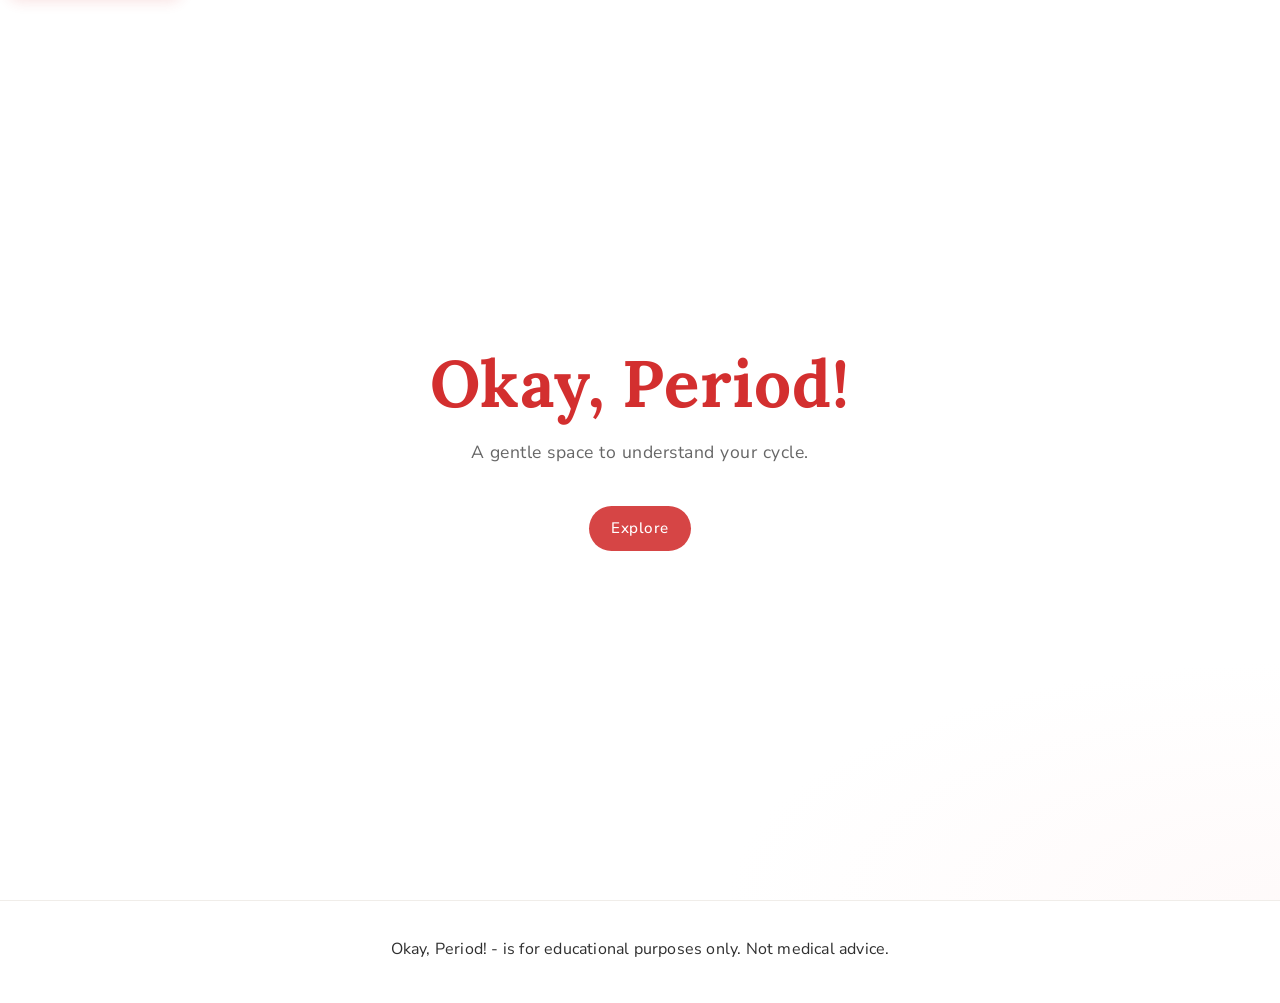
==== commit 0cd936e7: "updated fonts" ====
--- a/index.html
+++ b/index.html
@@ -6,7 +6,7 @@
   <title>Okay Period — Home</title>
   <link rel="preconnect" href="https://fonts.googleapis.com">
   <link rel="preconnect" href="https://fonts.gstatic.com" crossorigin>
-  <link href="https://fonts.googleapis.com/css2?family=Space+Grotesk:wght@400;500;600;700&family=DM+Sans:wght@400;500;600&display=swap" rel="stylesheet">
+  <link href="https://fonts.googleapis.com/css2?family=Lora:wght@400;500;600;700&family=Nunito+Sans:ital,wght@0,400;0,500;0,600;0,700;1,400;1,500&display=swap" rel="stylesheet">
   <link rel="stylesheet" href="style.css">
 </head>
 <body class="home">
--- a/style.css
+++ b/style.css
@@ -67,8 +67,8 @@
   --btn-shadow: 0 2px 14px color-mix(in srgb, var(--burgundy) 14%, transparent);
   --btn-shadow-hover: 0 8px 24px color-mix(in srgb, var(--burgundy) 22%, transparent);
 
-  --font-heading: "Space Grotesk", system-ui, sans-serif;
-  --font-body: "DM Sans", system-ui, sans-serif;
+  --font-heading: "Lora", Georgia, "Times New Roman", serif;
+  --font-body: "Nunito Sans", system-ui, sans-serif;
 }
 
 @media (prefers-reduced-motion: no-preference) {
@@ -77,7 +77,7 @@
   }
 }
 
-/* Space Grotesk: headings; DM Sans: body */
+/* Lora: headings; Nunito Sans: body */
 /* Nav / header brand link only — not the homepage hero title */
 .site-logo {
   font-family: var(--font-heading);
@@ -102,7 +102,7 @@
   border-radius: 4px;
 }
 
-/* Headings use Space Grotesk everywhere */
+/* Headings use Lora everywhere */
 h1,
 h2,
 h3,
@@ -110,7 +110,7 @@
 h5,
 h6 {
   font-family: var(--font-heading);
-  letter-spacing: -0.5px;
+  letter-spacing: -0.02em;
 }
 
 *,
